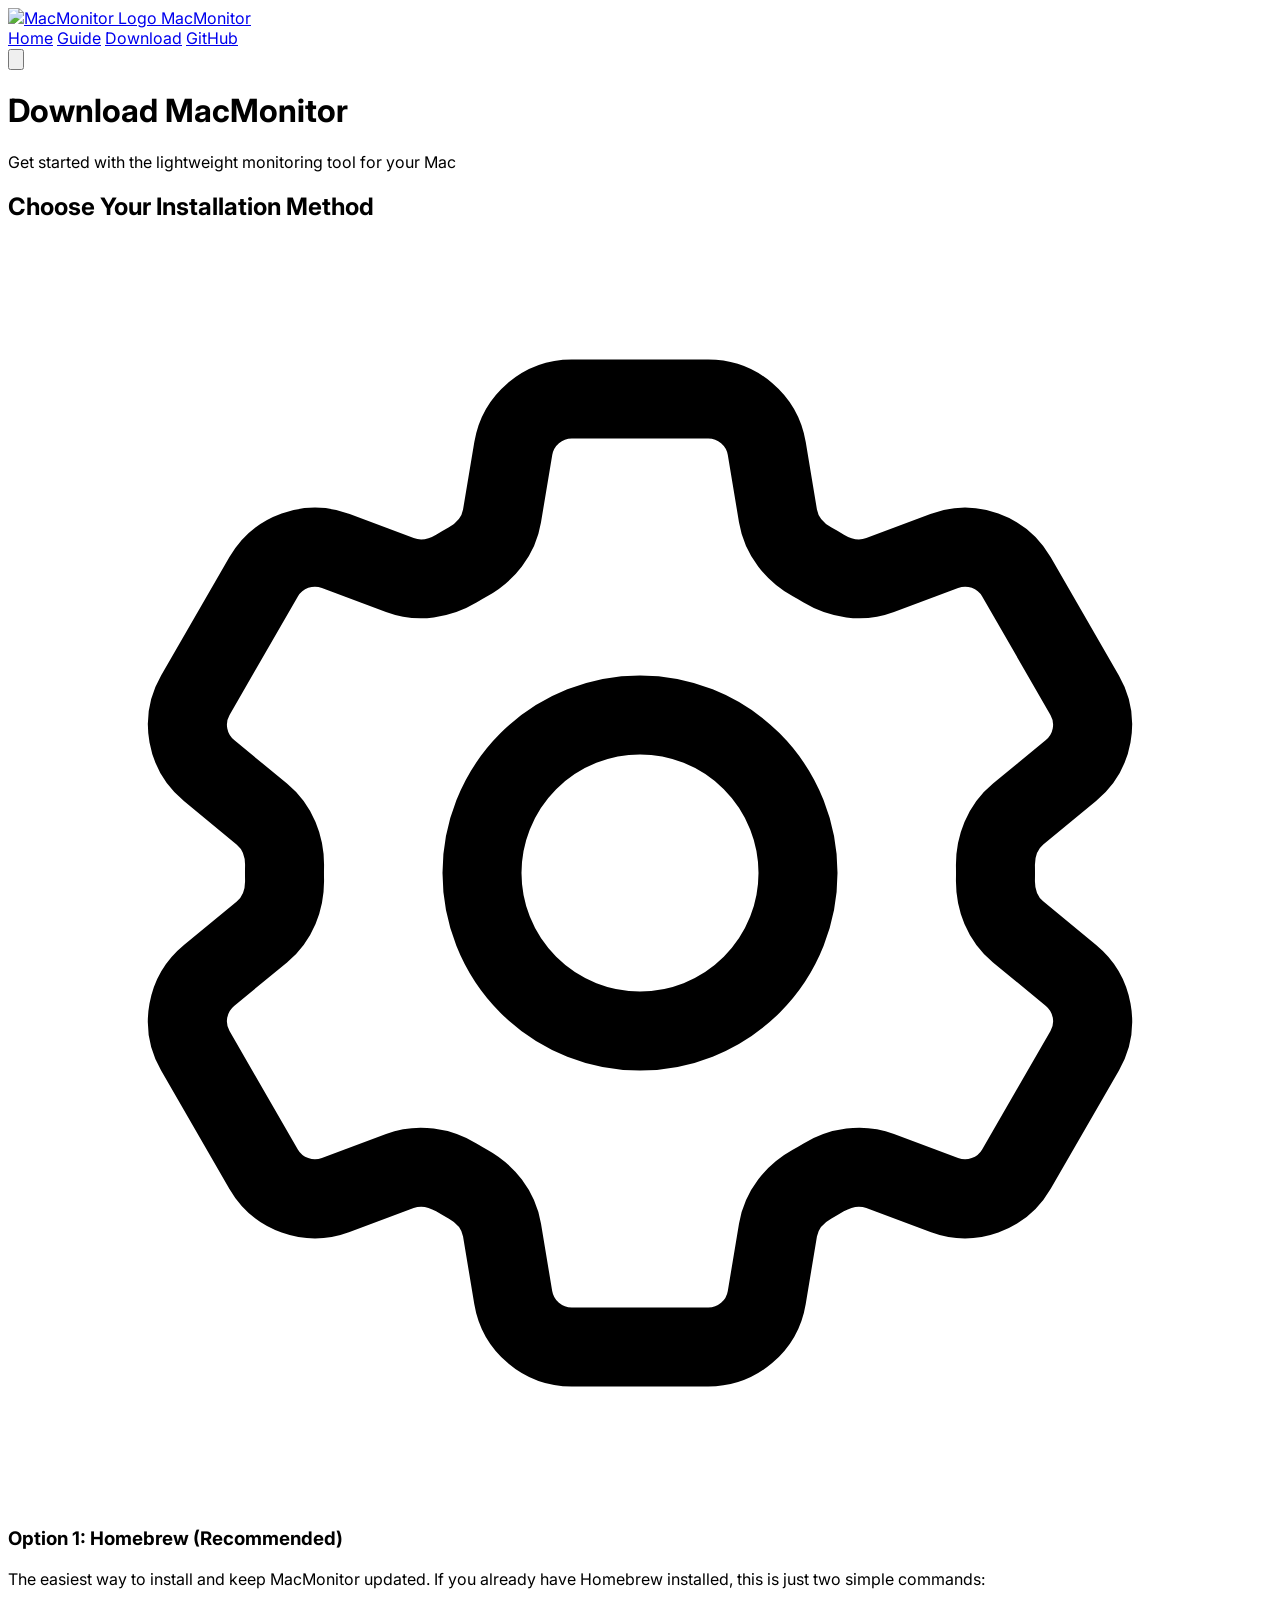
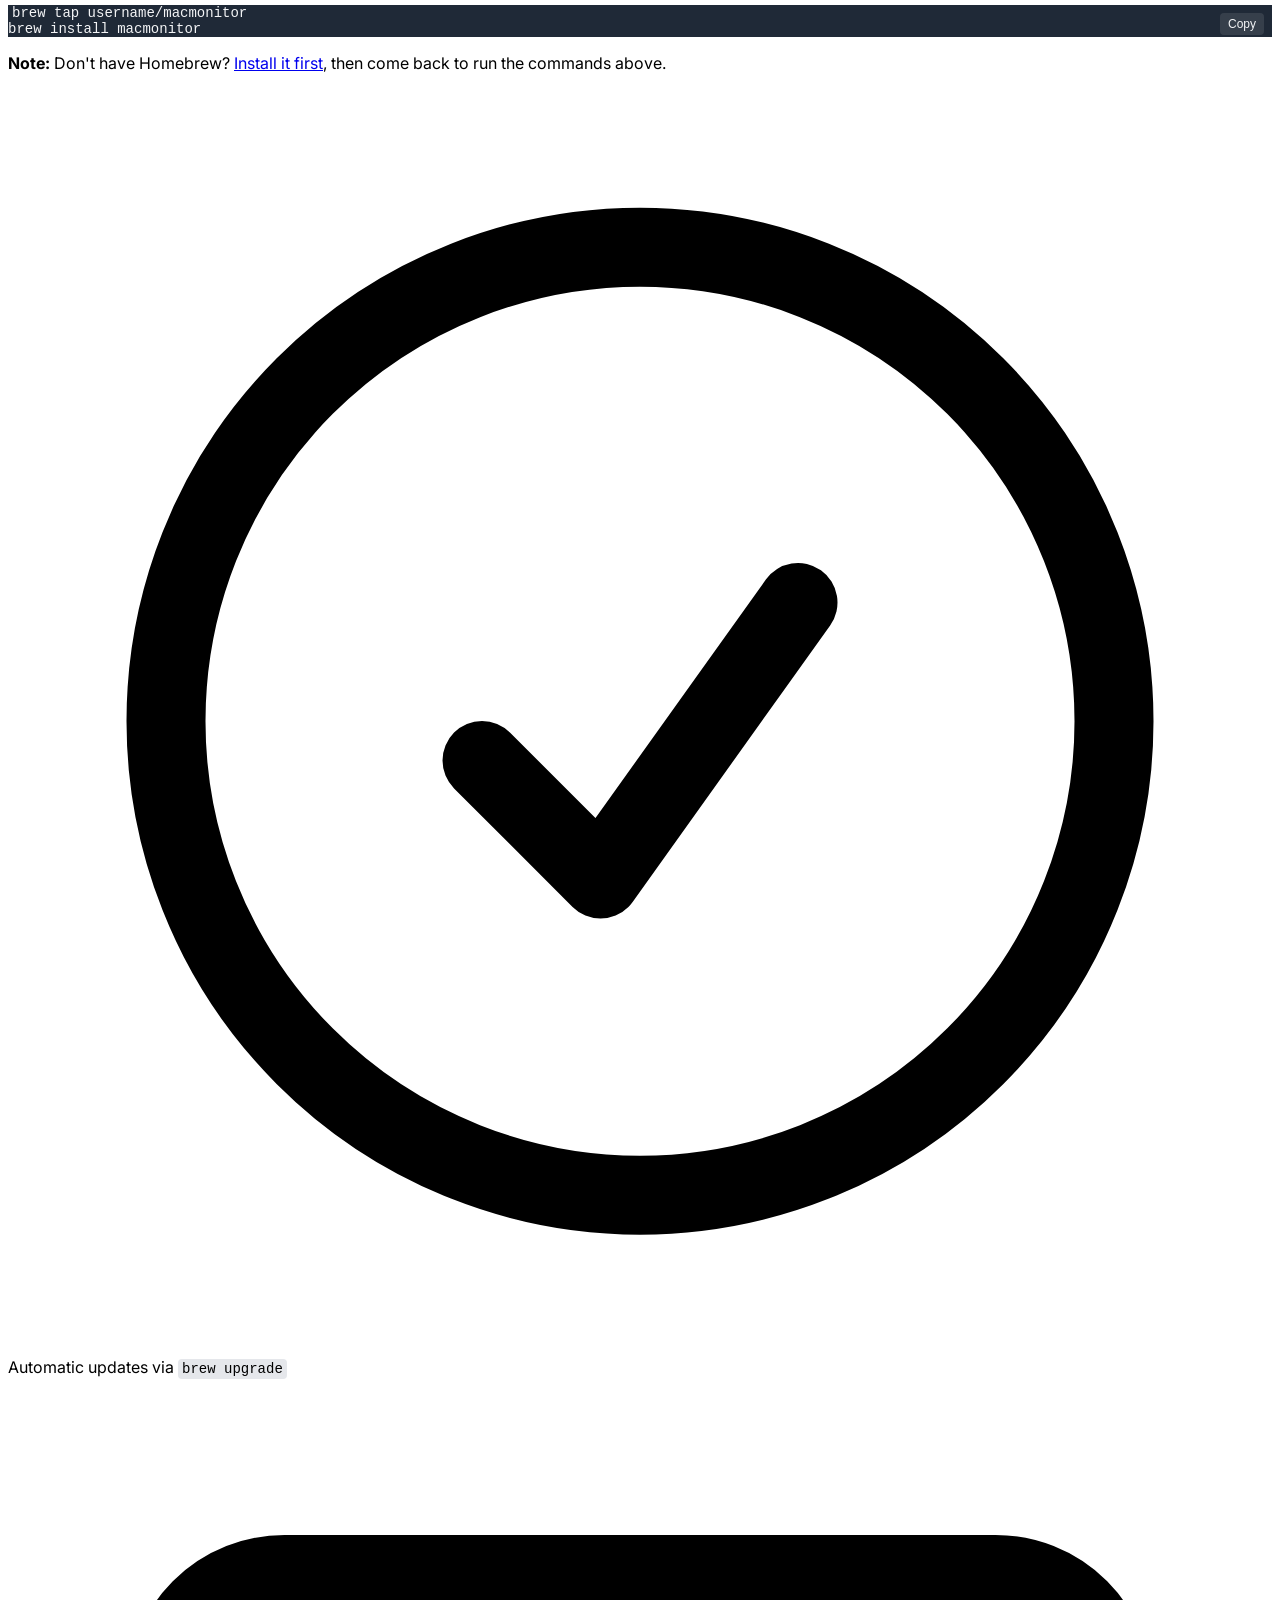
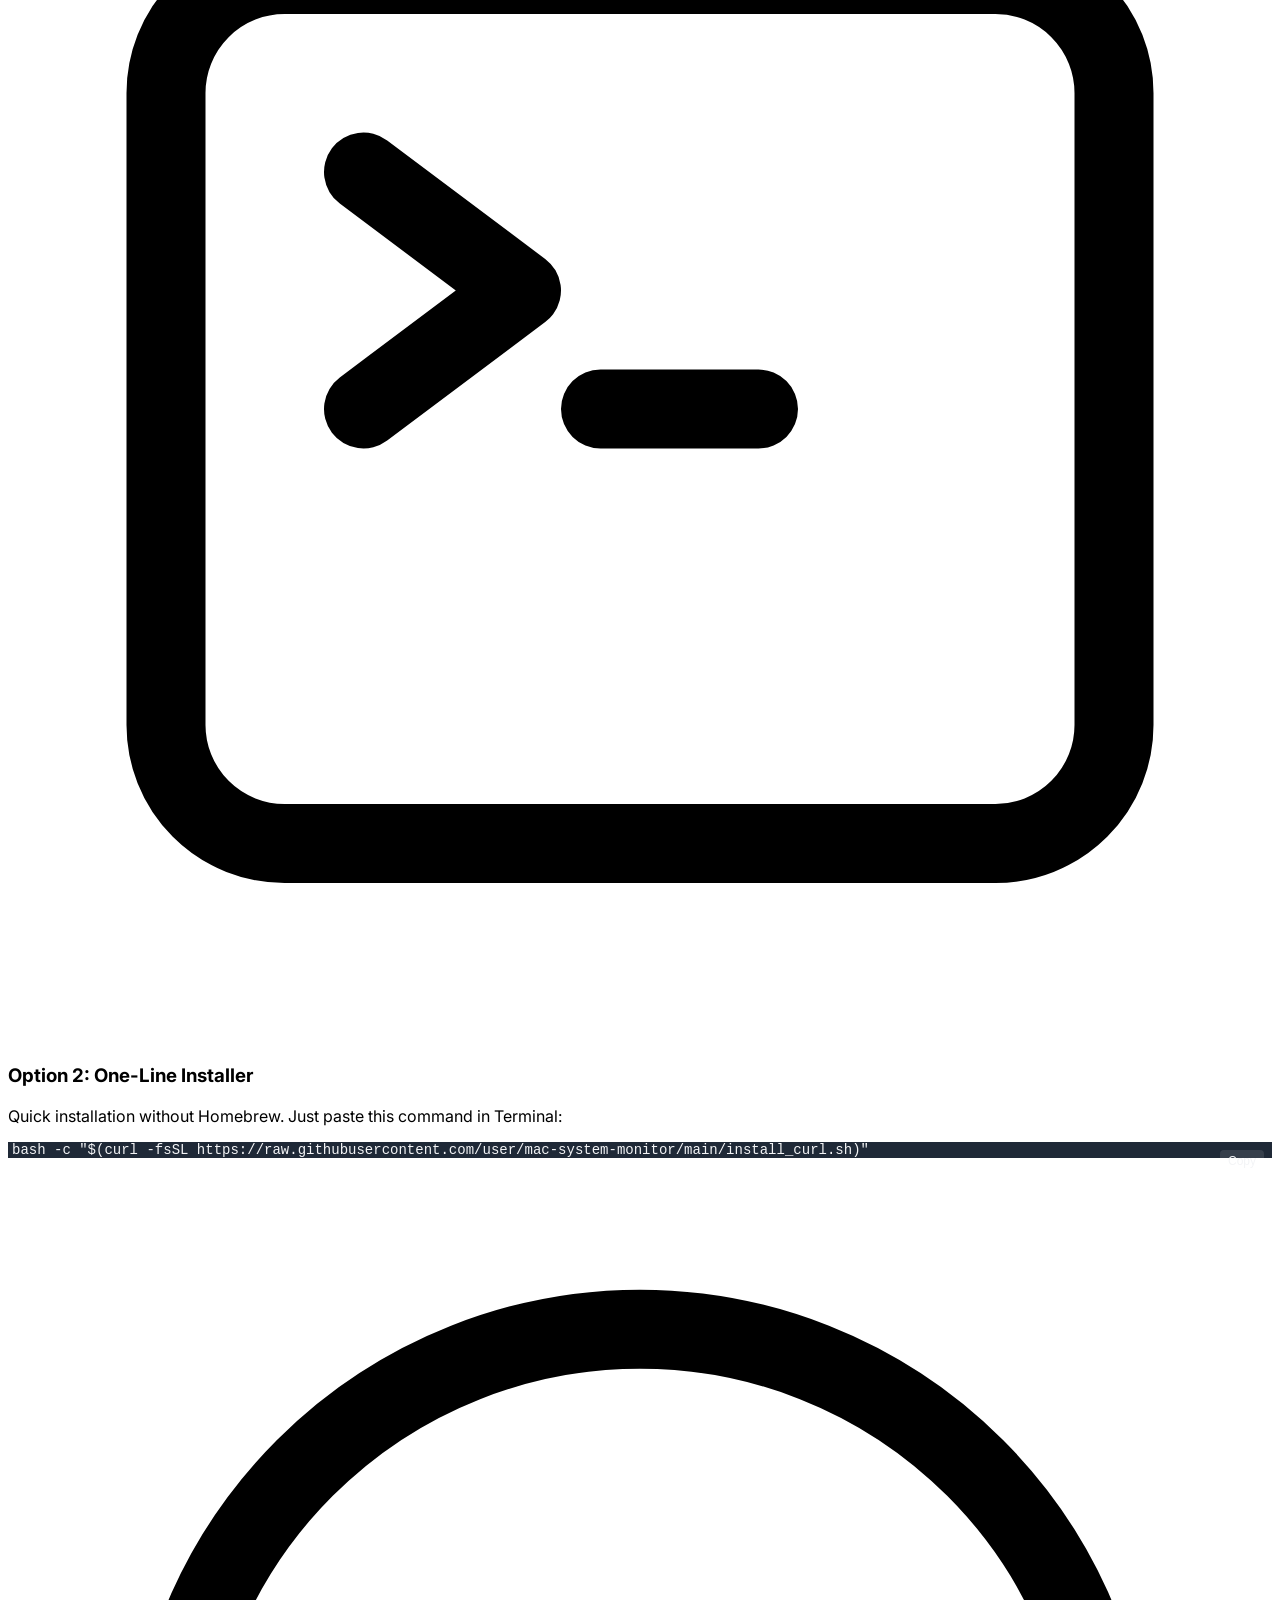
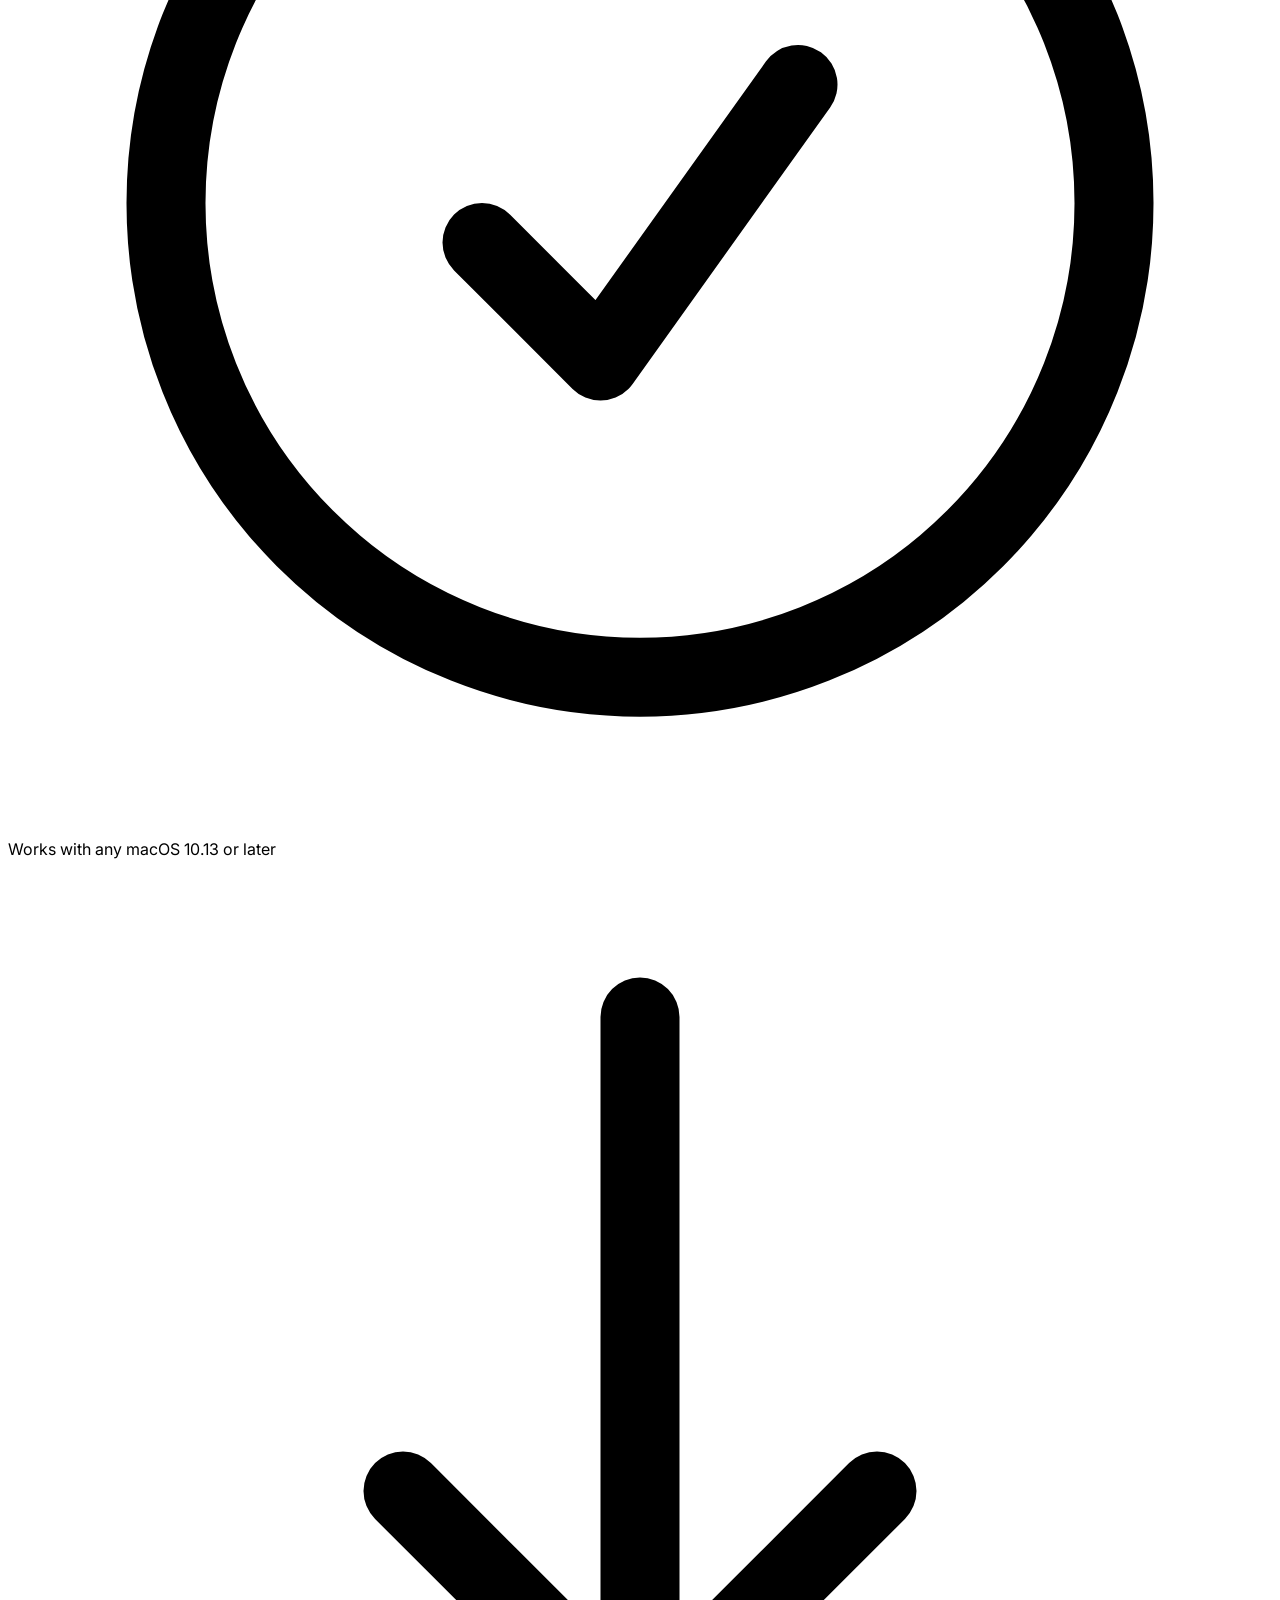
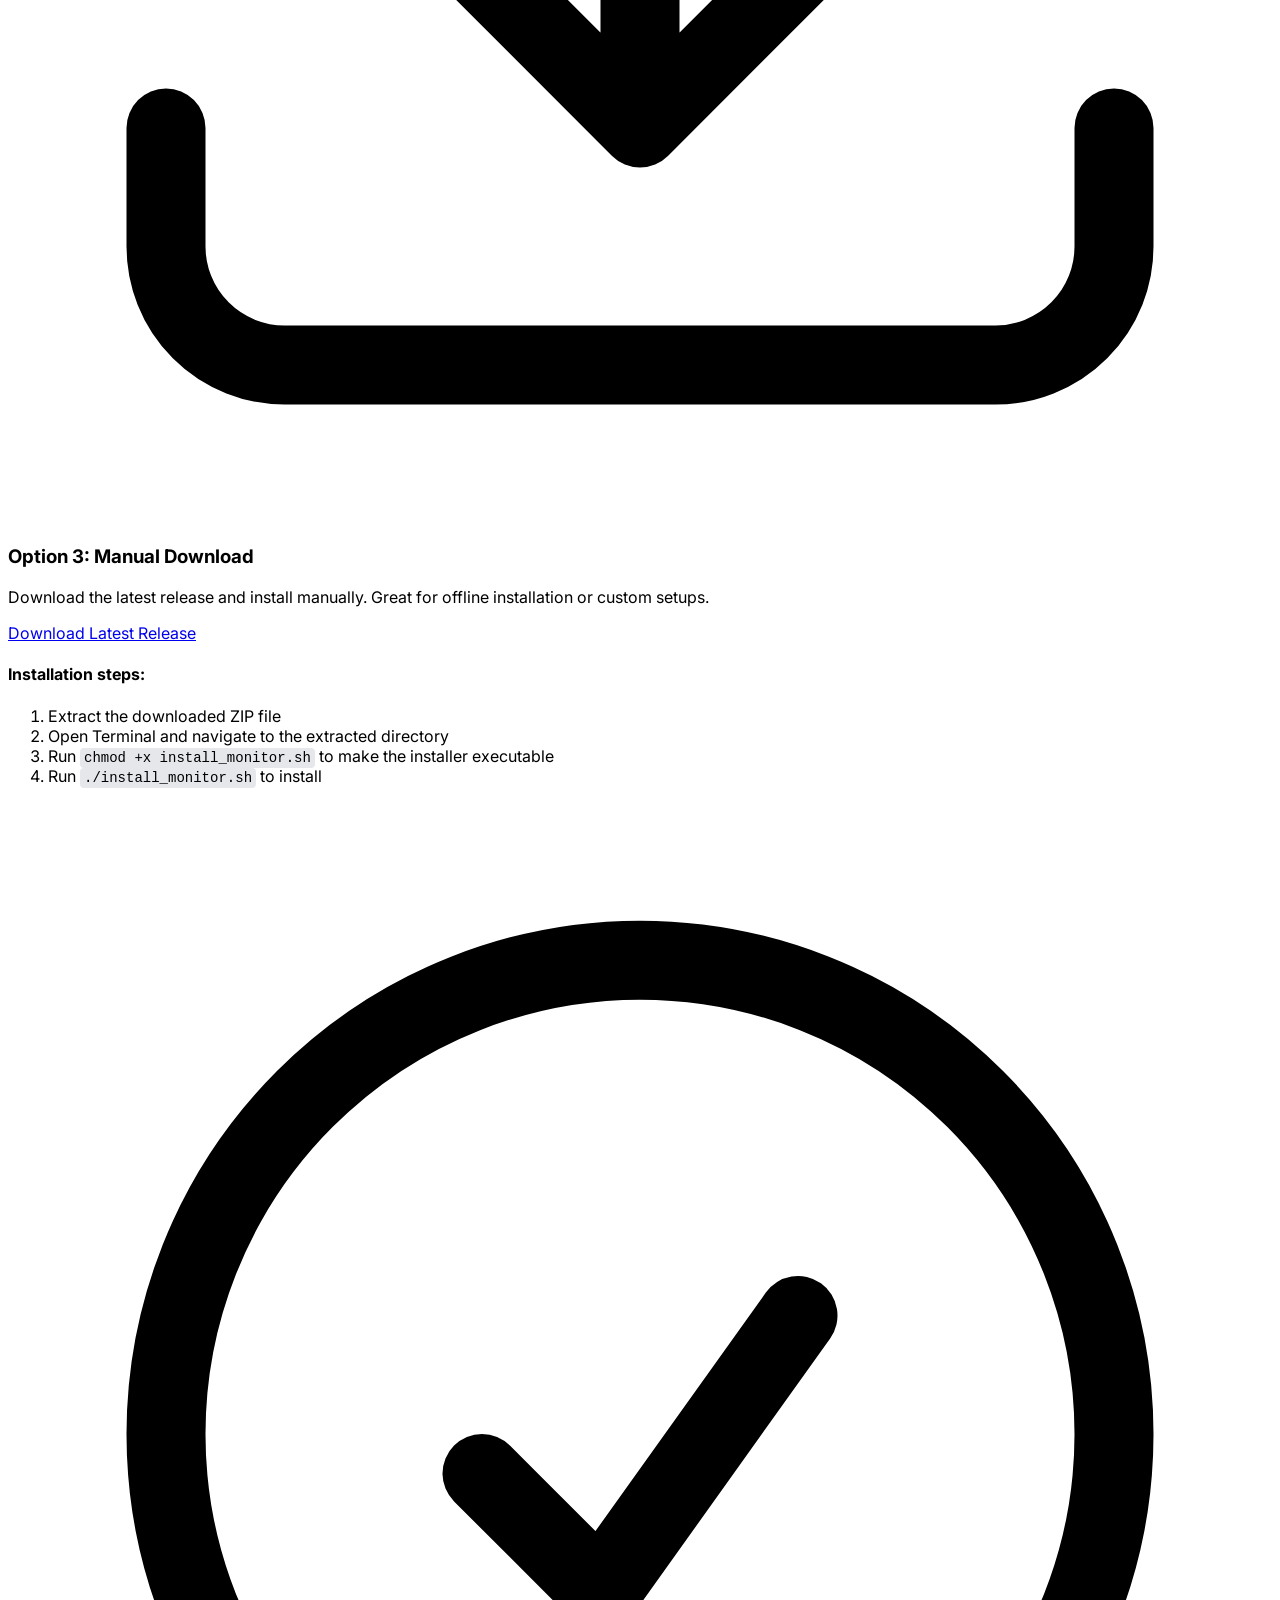
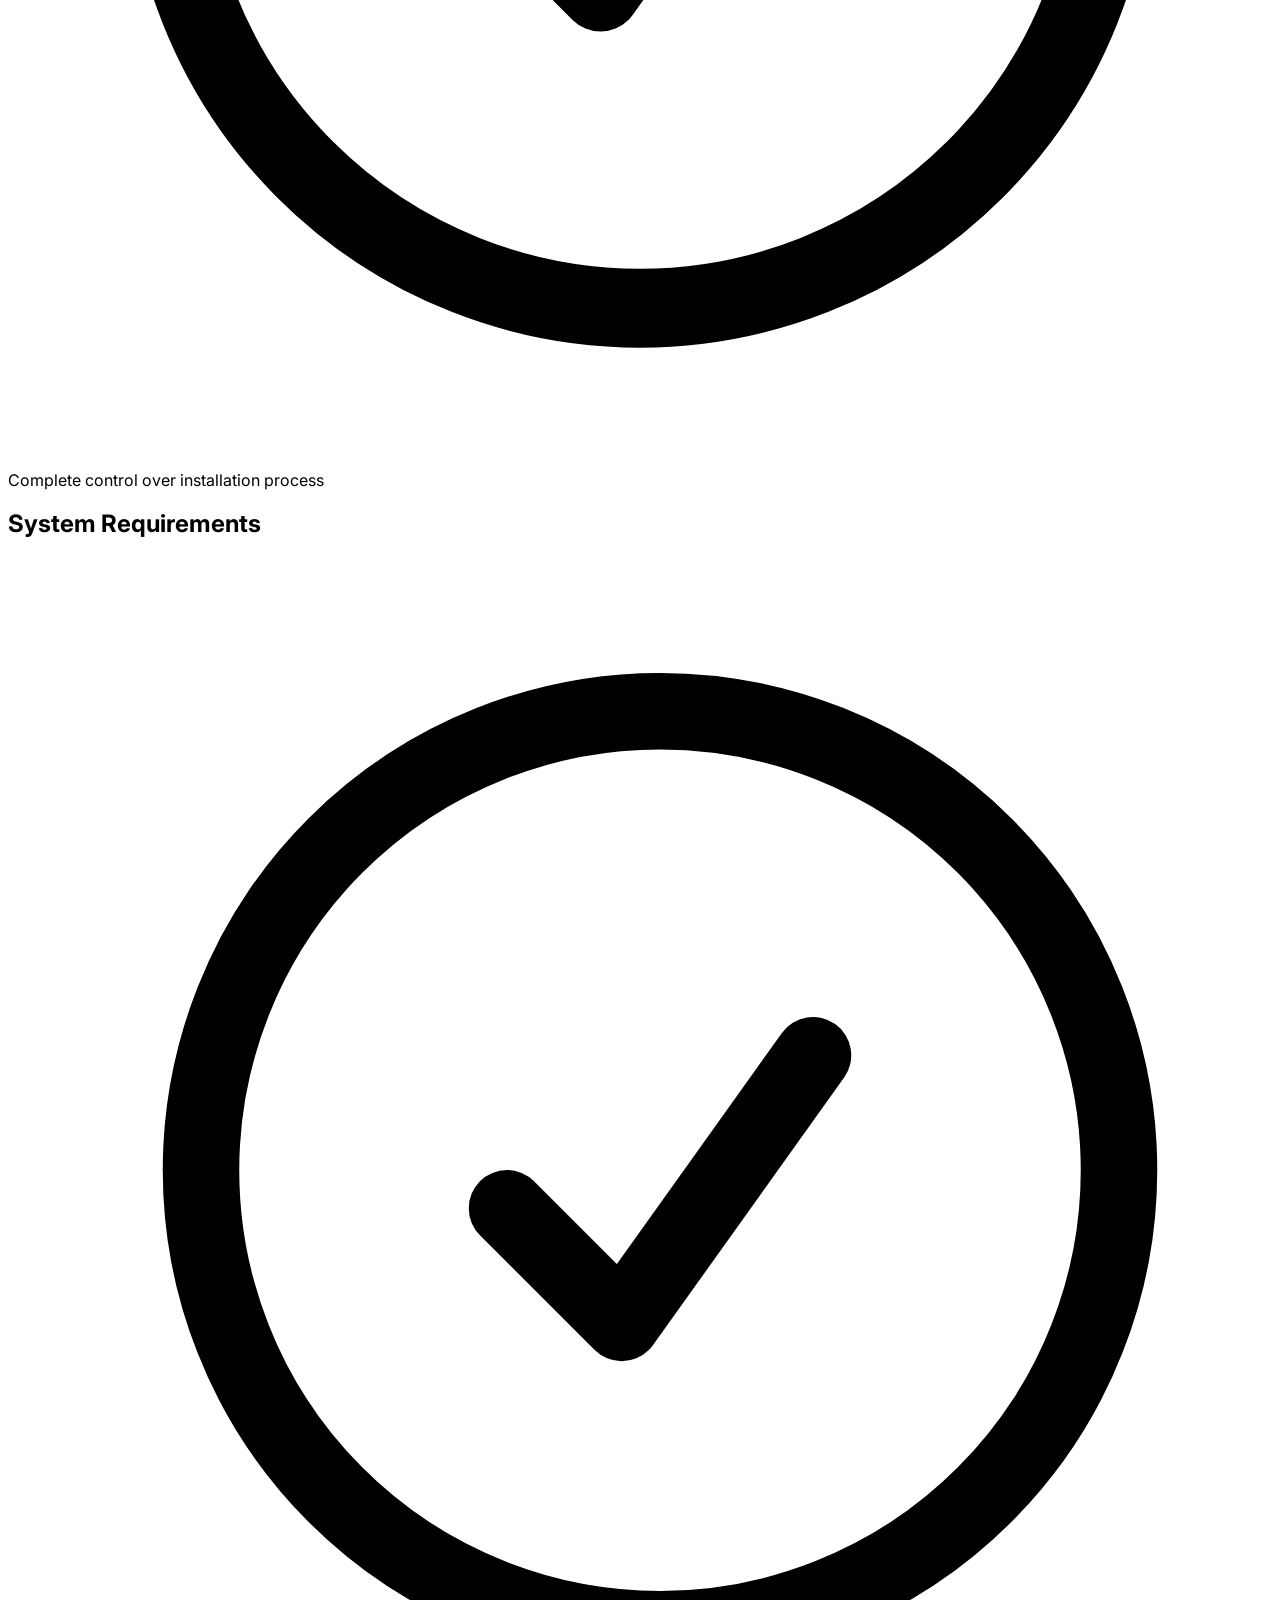
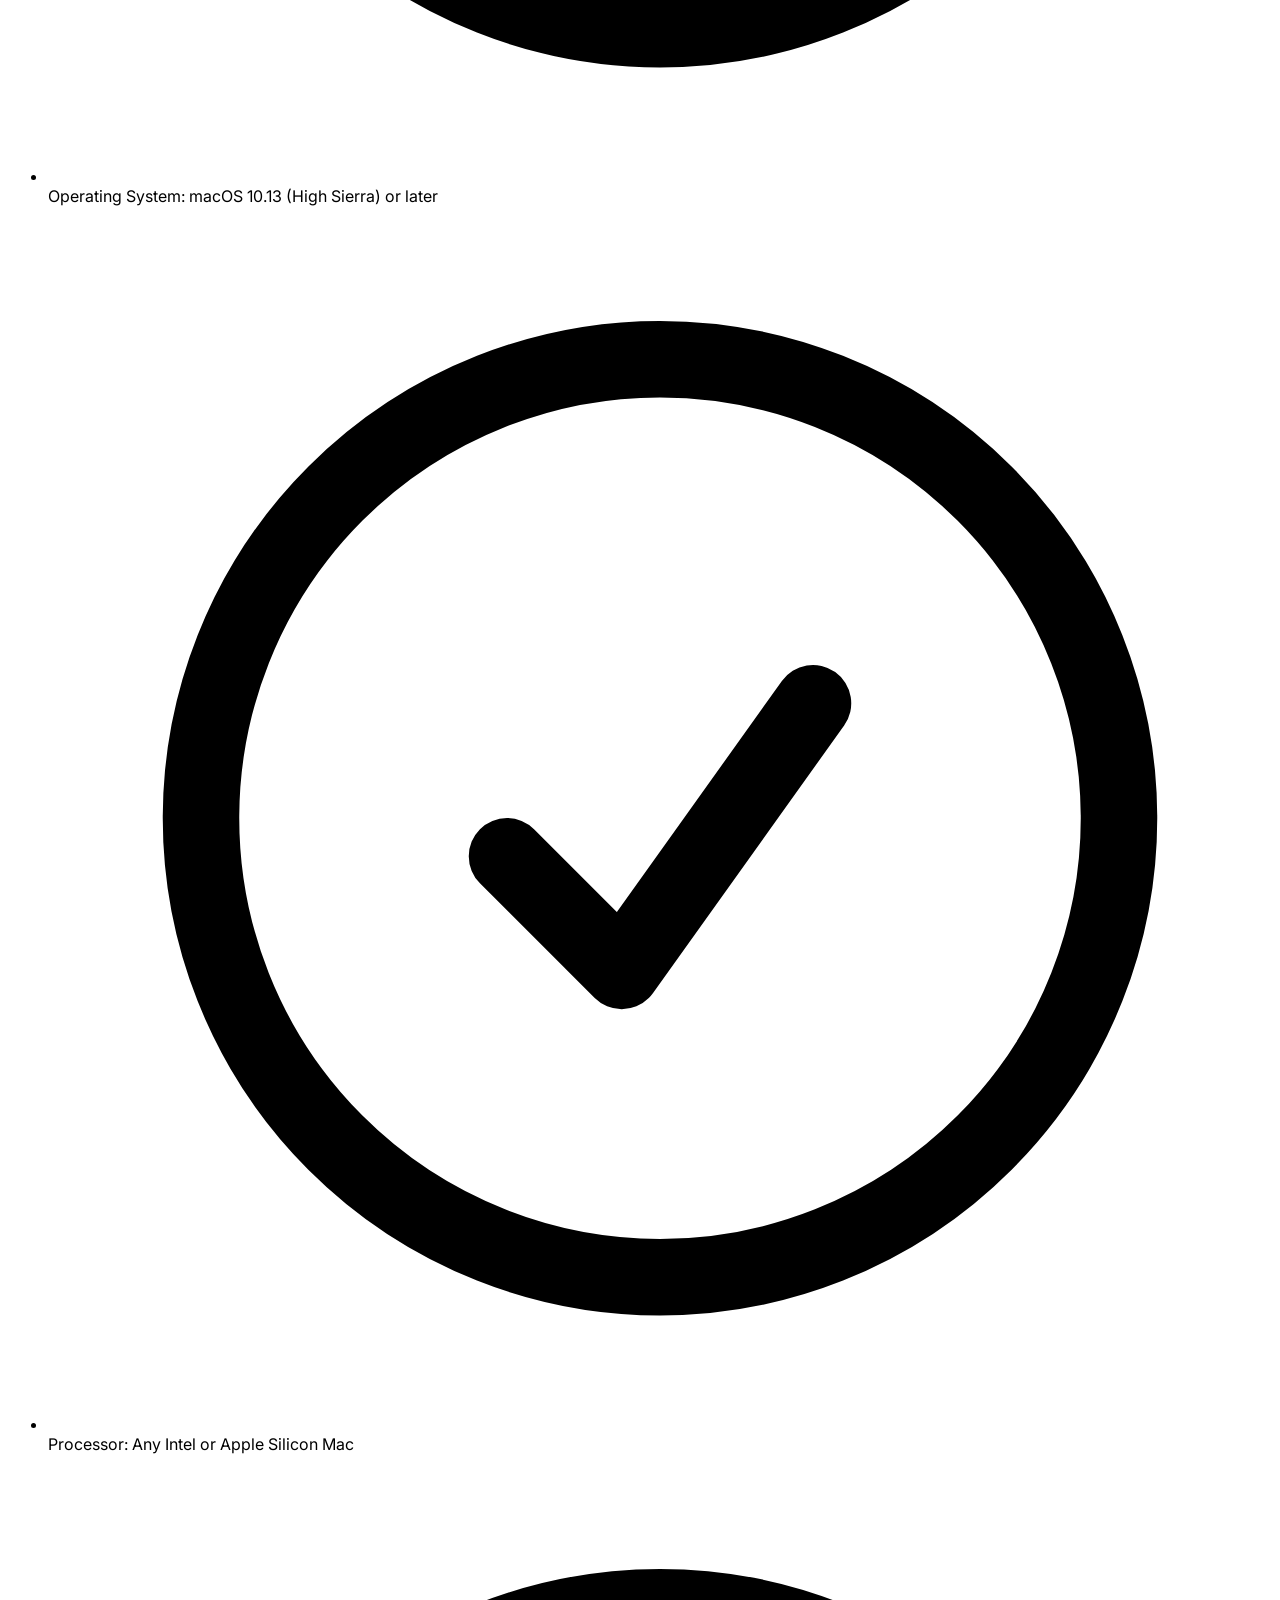
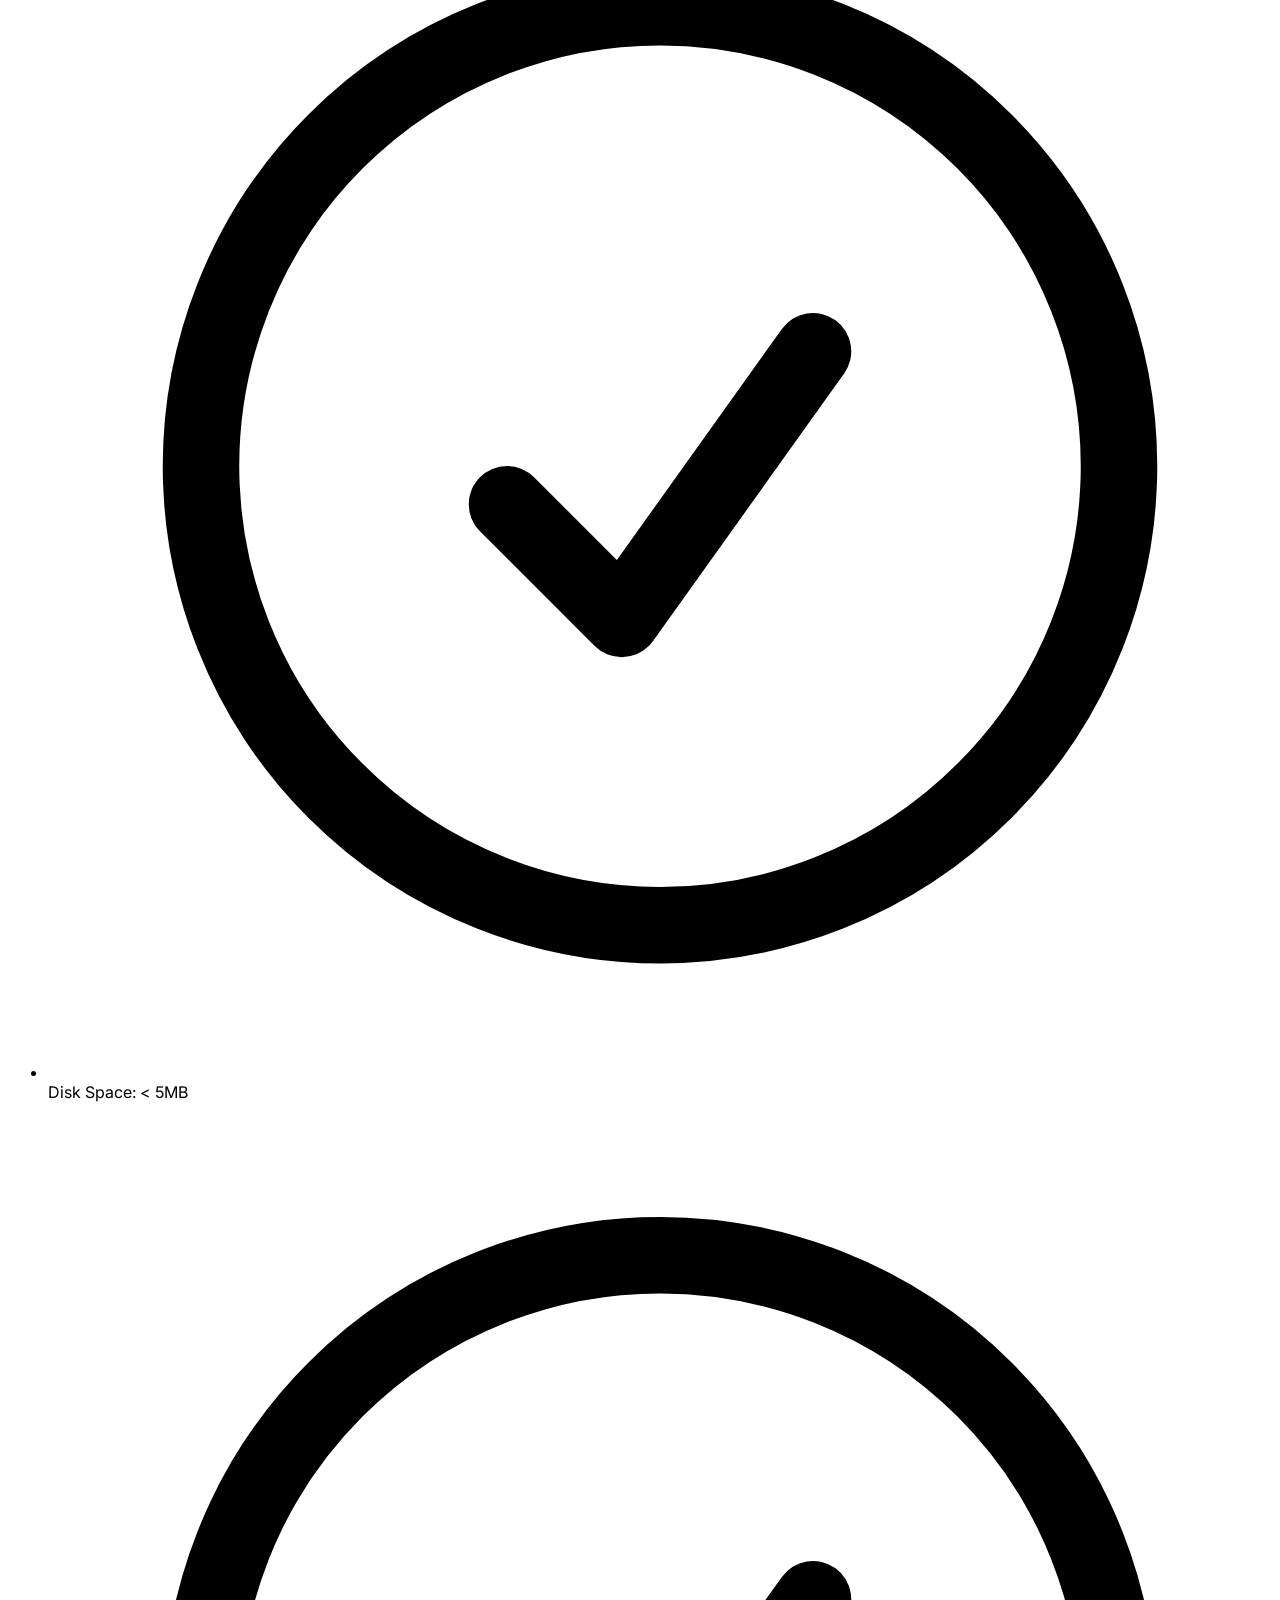
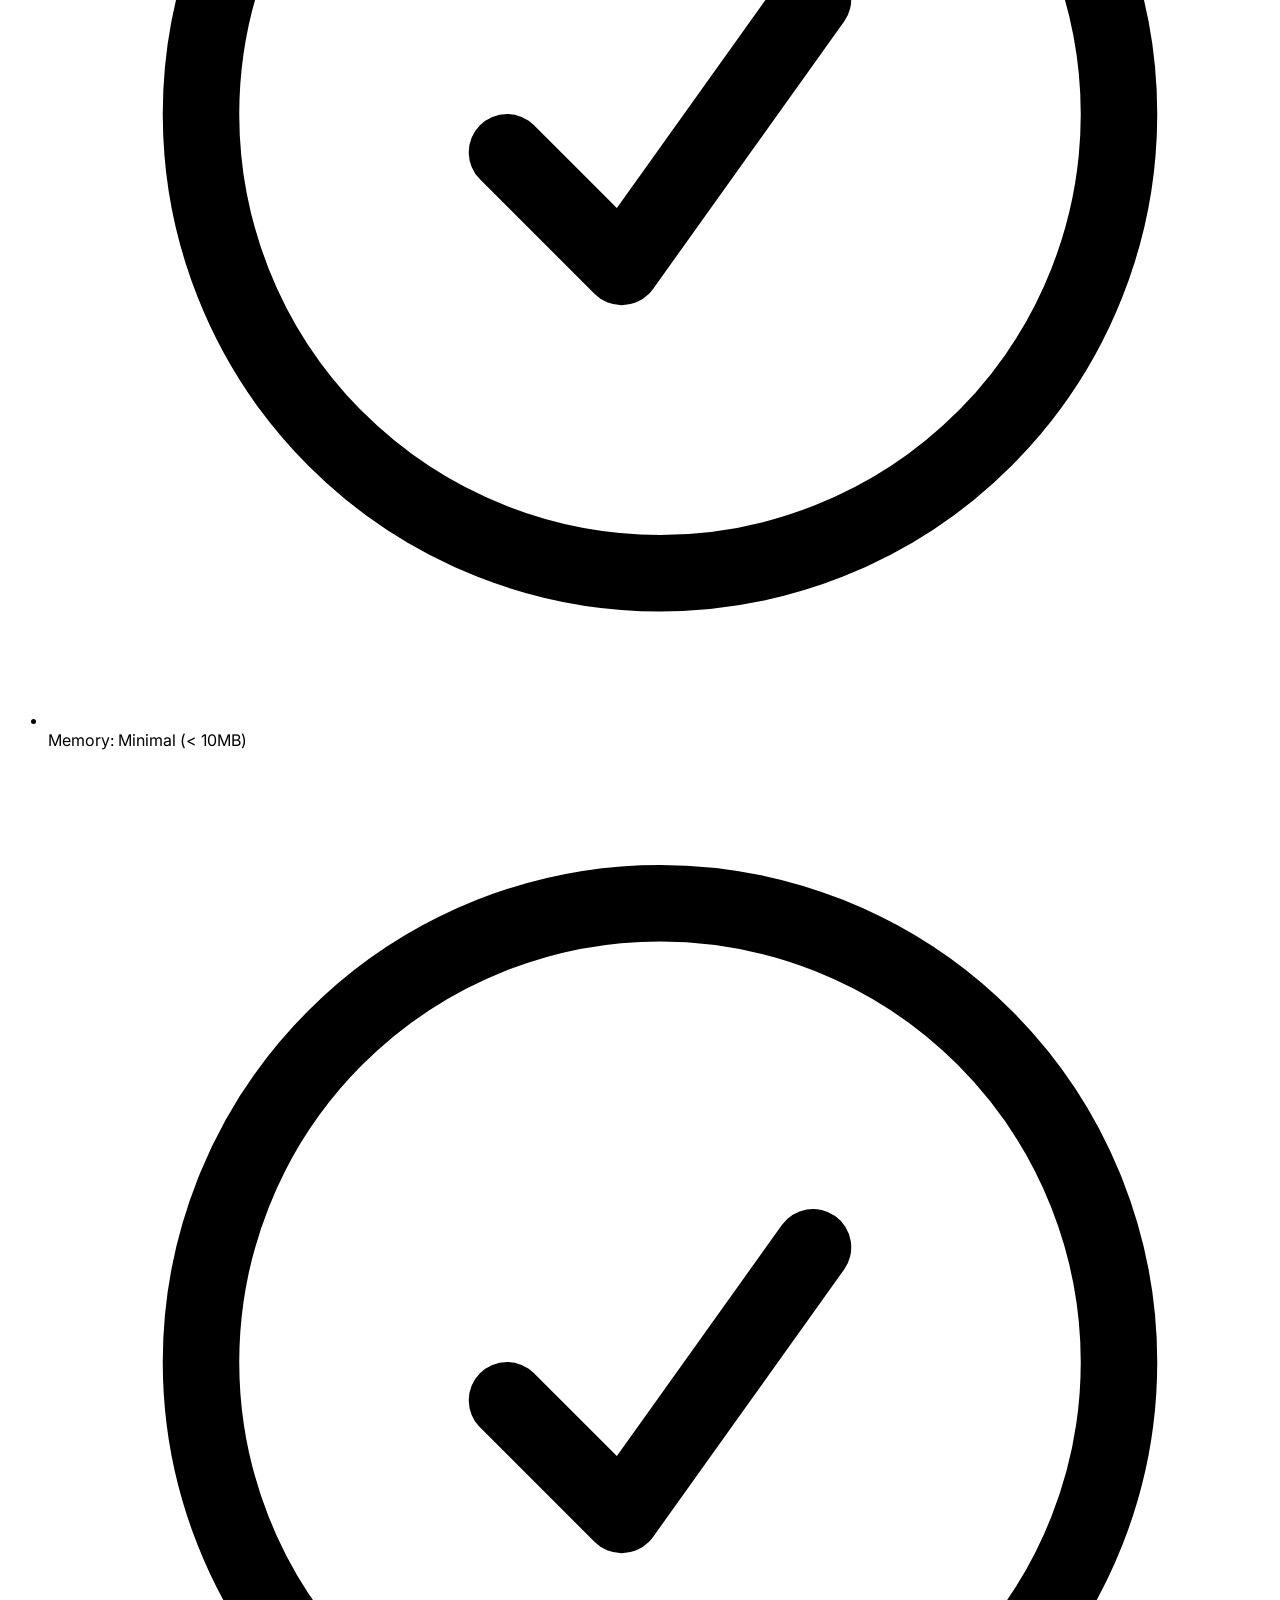
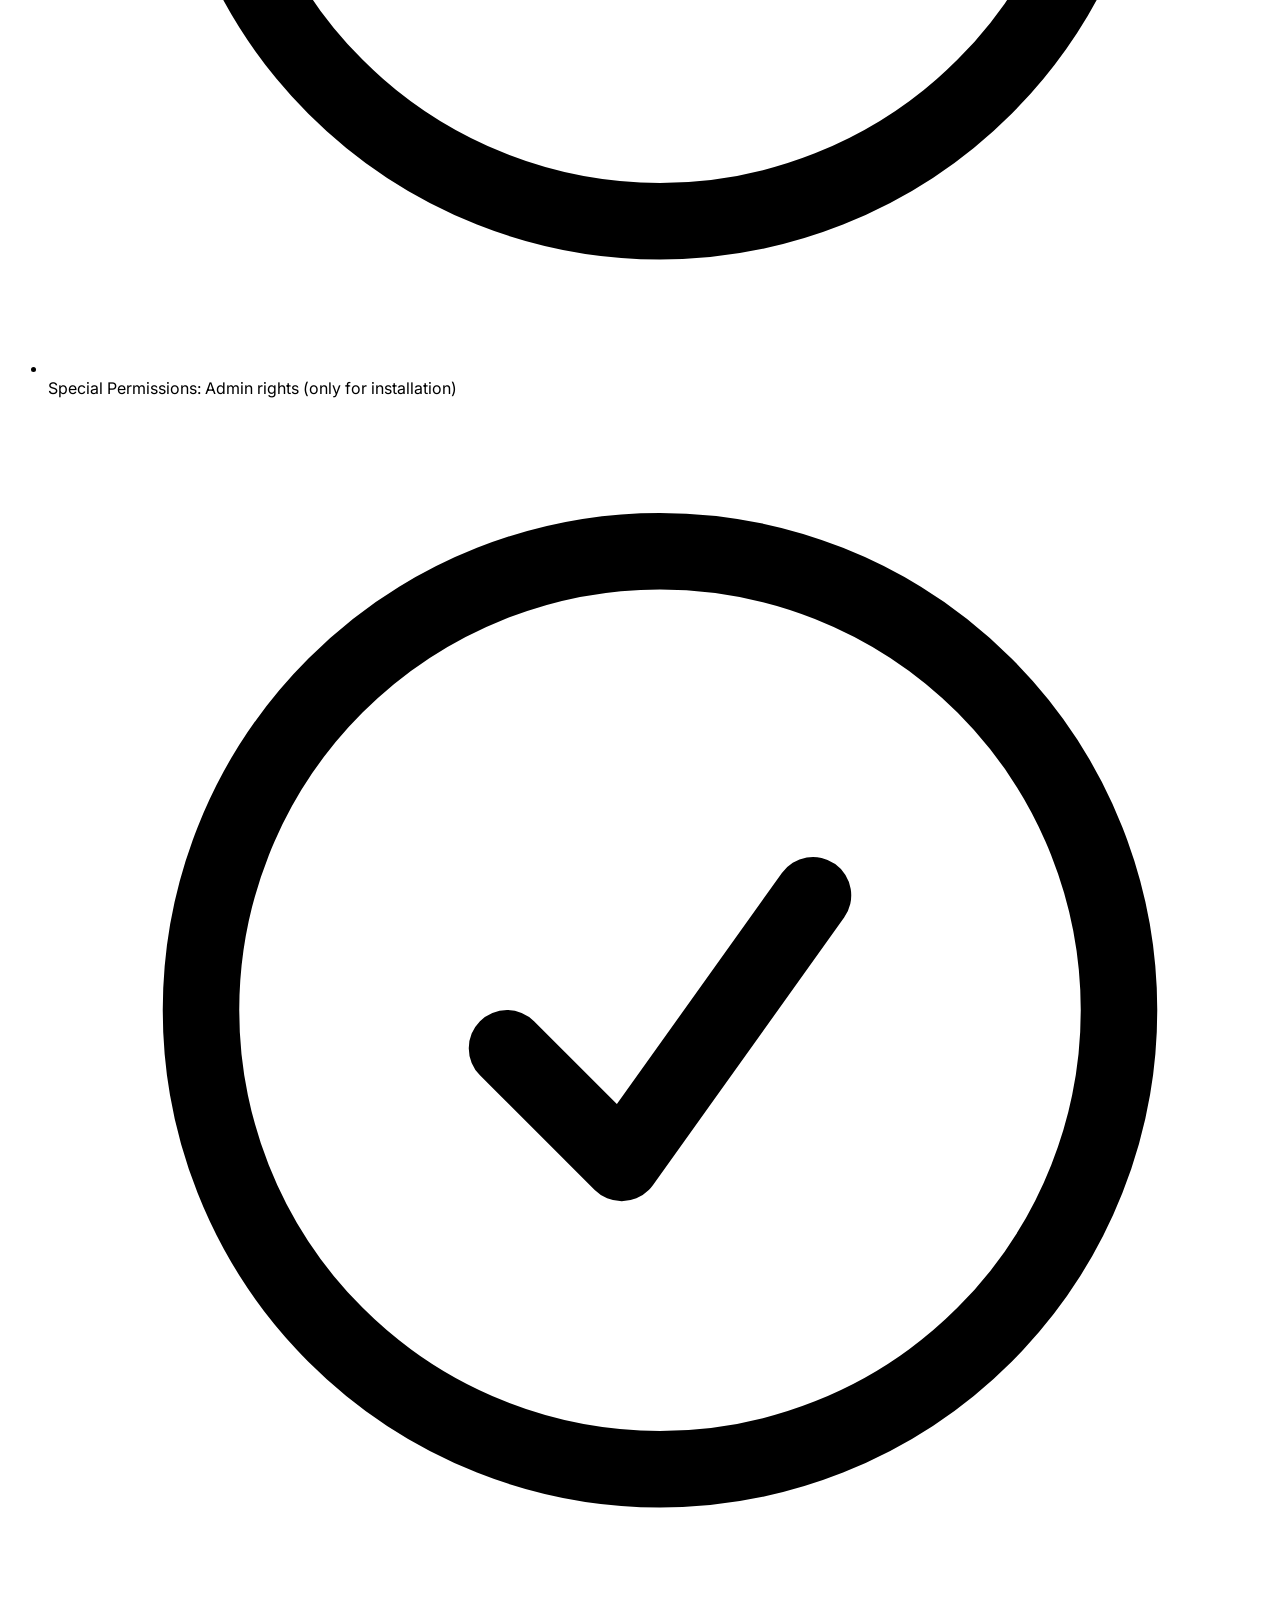
==== website/download.html @ 429462b3 "v0" ====
<!DOCTYPE html>
<html lang="en">
<head>
    <meta charset="UTF-8">
    <meta name="viewport" content="width=device-width, initial-scale=1.0">
    <title>Download MacMonitor - System Monitoring Tool for macOS</title>
    <meta name="description" content="Download MacMonitor, a lightweight system monitoring tool for your Mac. Available through Homebrew or direct download with installation options for all users.">
    <meta name="keywords" content="mac, macOS, monitoring, system monitor, download, install, CPU temperature, GPU temperature, memory, performance, alerts">
    
    <!-- Open Graph / Social Media Meta Tags -->
    <meta property="og:title" content="Download MacMonitor - System Monitoring Tool for macOS">
    <meta property="og:description" content="Download MacMonitor, a lightweight system monitoring tool for your Mac. Easy installation via Homebrew or direct download.">
    <meta property="og:image" content="https://macmonitor.example.com/img/social-preview.jpg">
    <meta property="og:url" content="https://macmonitor.example.com/download.html">
    <meta property="og:type" content="website">
    
    <!-- Twitter Card Meta Tags -->
    <meta name="twitter:card" content="summary_large_image">
    <meta name="twitter:title" content="Download MacMonitor - System Monitoring Tool for macOS">
    <meta name="twitter:description" content="Download MacMonitor, a lightweight system monitoring tool for your Mac. Easy installation via Homebrew or direct download.">
    <meta name="twitter:image" content="https://macmonitor.example.com/img/social-preview.jpg">
    
    <!-- Favicon -->
    <link rel="icon" type="image/png" href="img/favicon.png">
    
    <!-- Tailwind CSS -->
    <script src="https://cdn.tailwindcss.com"></script>
    
    <!-- Custom Styles -->
    <link rel="stylesheet" href="css/custom.css">
    
    <!-- Fonts -->
    <link rel="preconnect" href="https://fonts.googleapis.com">
    <link rel="preconnect" href="https://fonts.gstatic.com" crossorigin>
    <link href="https://fonts.googleapis.com/css2?family=Inter:wght@300;400;500;600;700&display=swap" rel="stylesheet">
    
    <style>
        body {
            font-family: 'Inter', sans-serif;
        }
    </style>
</head>
<body class="bg-gray-50 text-gray-900">
    <!-- Navigation -->
    <nav class="bg-white shadow-sm">
        <div class="container mx-auto px-4 py-3 flex justify-between items-center">
            <a href="index.html" class="flex items-center space-x-2">
                <img src="img/logo.svg" alt="MacMonitor Logo" class="h-8 w-auto">
                <span class="font-semibold text-xl text-gray-900">MacMonitor</span>
            </a>
            <div class="space-x-6 hidden md:flex">
                <a href="index.html" class="text-gray-600 hover:text-indigo-600 transition">Home</a>
                <a href="guide.html" class="text-gray-600 hover:text-indigo-600 transition">Guide</a>
                <a href="download.html" class="text-indigo-600 font-medium">Download</a>
                <a href="https://github.com/user/mac-system-monitor" class="text-gray-600 hover:text-indigo-600 transition">GitHub</a>
            </div>
            <button class="md:hidden">
                <svg xmlns="http://www.w3.org/2000/svg" fill="none" viewBox="0 0 24 24" stroke-width="1.5" stroke="currentColor" class="w-6 h-6">
                    <path stroke-linecap="round" stroke-linejoin="round" d="M3.75 6.75h16.5M3.75 12h16.5m-16.5 5.25h16.5" />
                </svg>
            </button>
        </div>
    </nav>

    <!-- Hero Section -->
    <div class="bg-gradient-to-r from-indigo-600 to-blue-500 text-white py-12">
        <div class="container mx-auto px-4 text-center">
            <h1 class="text-4xl font-bold mb-4">Download MacMonitor</h1>
            <p class="text-xl max-w-3xl mx-auto opacity-90">Get started with the lightweight monitoring tool for your Mac</p>
        </div>
    </div>

    <!-- Download Options -->
    <div class="container mx-auto px-4 py-12">
        <div class="max-w-4xl mx-auto">
            <h2 class="text-3xl font-bold text-center mb-12">Choose Your Installation Method</h2>
            
            <!-- Option 1: Homebrew -->
            <div class="bg-white p-8 rounded-lg shadow-sm mb-8">
                <div class="flex items-start">
                    <div class="bg-indigo-100 rounded-full p-3 mr-4">
                        <svg xmlns="http://www.w3.org/2000/svg" fill="none" viewBox="0 0 24 24" stroke-width="1.5" stroke="currentColor" class="w-8 h-8 text-indigo-600">
                            <path stroke-linecap="round" stroke-linejoin="round" d="M9.594 3.94c.09-.542.56-.94 1.11-.94h2.593c.55 0 1.02.398 1.11.94l.213 1.281c.063.374.313.686.645.87.074.04.147.083.22.127.324.196.72.257 1.075.124l1.217-.456a1.125 1.125 0 011.37.49l1.296 2.247a1.125 1.125 0 01-.26 1.431l-1.003.827c-.293.24-.438.613-.431.992a6.759 6.759 0 010 .255c-.007.378.138.75.43.99l1.005.828c.424.35.534.954.26 1.43l-1.298 2.247a1.125 1.125 0 01-1.369.491l-1.217-.456c-.355-.133-.75-.072-1.076.124a6.57 6.57 0 01-.22.128c-.331.183-.581.495-.644.869l-.213 1.28c-.09.543-.56.941-1.11.941h-2.594c-.55 0-1.02-.398-1.11-.94l-.213-1.281c-.062-.374-.312-.686-.644-.87a6.52 6.52 0 01-.22-.127c-.325-.196-.72-.257-1.076-.124l-1.217.456a1.125 1.125 0 01-1.369-.49l-1.297-2.247a1.125 1.125 0 01.26-1.431l1.004-.827c.292-.24.437-.613.43-.992a6.932 6.932 0 010-.255c.007-.378-.138-.75-.43-.99l-1.004-.828a1.125 1.125 0 01-.26-1.43l1.297-2.247a1.125 1.125 0 011.37-.491l1.216.456c.356.133.751.072 1.076-.124.072-.044.146-.087.22-.128.332-.183.582-.495.644-.869l.214-1.281z" />
                            <path stroke-linecap="round" stroke-linejoin="round" d="M15 12a3 3 0 11-6 0 3 3 0 016 0z" />
                        </svg>
                    </div>
                    <div>
                        <h3 class="text-2xl font-semibold mb-4">Option 1: Homebrew (Recommended)</h3>
                        <p class="text-gray-600 mb-6">The easiest way to install and keep MacMonitor updated. If you already have Homebrew installed, this is just two simple commands:</p>
                        
                        <div class="bg-gray-900 rounded-lg p-4 mb-6 overflow-x-auto">
                            <pre style="background-color: #1F2937;" class="text-gray-200 font-mono"><code style="background-color: transparent; color: #F3F4F6;">brew tap username/macmonitor
brew install macmonitor</code></pre>
                        </div>
                        
                        <div class="bg-blue-50 border-l-4 border-blue-500 p-4 mb-6">
                            <p><strong>Note:</strong> Don't have Homebrew? <a href="https://brew.sh/" class="text-indigo-600 hover:text-indigo-800 underline" target="_blank" rel="noopener noreferrer">Install it first</a>, then come back to run the commands above.</p>
                        </div>
                        
                        <div class="flex items-center">
                            <svg xmlns="http://www.w3.org/2000/svg" fill="none" viewBox="0 0 24 24" stroke-width="1.5" stroke="currentColor" class="w-5 h-5 text-green-500 mr-2">
                                <path stroke-linecap="round" stroke-linejoin="round" d="M9 12.75L11.25 15 15 9.75M21 12a9 9 0 11-18 0 9 9 0 0118 0z" />
                            </svg>
                            <span class="text-gray-700">Automatic updates via <code>brew upgrade</code></span>
                        </div>
                    </div>
                </div>
            </div>
            
            <!-- Option 2: One-Line Install -->
            <div class="bg-white p-8 rounded-lg shadow-sm mb-8">
                <div class="flex items-start">
                    <div class="bg-indigo-100 rounded-full p-3 mr-4">
                        <svg xmlns="http://www.w3.org/2000/svg" fill="none" viewBox="0 0 24 24" stroke-width="1.5" stroke="currentColor" class="w-8 h-8 text-indigo-600">
                            <path stroke-linecap="round" stroke-linejoin="round" d="M6.75 7.5l3 2.25-3 2.25m4.5 0h3m-9 8.25h13.5A2.25 2.25 0 0021 18V6a2.25 2.25 0 00-2.25-2.25H5.25A2.25 2.25 0 003 6v12a2.25 2.25 0 002.25 2.25z" />
                        </svg>
                    </div>
                    <div>
                        <h3 class="text-2xl font-semibold mb-4">Option 2: One-Line Installer</h3>
                        <p class="text-gray-600 mb-6">Quick installation without Homebrew. Just paste this command in Terminal:</p>
                        
                        <div class="bg-gray-900 rounded-lg p-4 mb-6 overflow-x-auto">
                            <pre style="background-color: #1F2937;" class="text-gray-200 font-mono"><code style="background-color: transparent; color: #F3F4F6;">bash -c "$(curl -fsSL https://raw.githubusercontent.com/user/mac-system-monitor/main/install_curl.sh)"</code></pre>
                        </div>
                        
                        <div class="flex items-center">
                            <svg xmlns="http://www.w3.org/2000/svg" fill="none" viewBox="0 0 24 24" stroke-width="1.5" stroke="currentColor" class="w-5 h-5 text-green-500 mr-2">
                                <path stroke-linecap="round" stroke-linejoin="round" d="M9 12.75L11.25 15 15 9.75M21 12a9 9 0 11-18 0 9 9 0 0118 0z" />
                            </svg>
                            <span class="text-gray-700">Works with any macOS 10.13 or later</span>
                        </div>
                    </div>
                </div>
            </div>
            
            <!-- Option 3: Manual Download -->
            <div class="bg-white p-8 rounded-lg shadow-sm mb-8">
                <div class="flex items-start">
                    <div class="bg-indigo-100 rounded-full p-3 mr-4">
                        <svg xmlns="http://www.w3.org/2000/svg" fill="none" viewBox="0 0 24 24" stroke-width="1.5" stroke="currentColor" class="w-8 h-8 text-indigo-600">
                            <path stroke-linecap="round" stroke-linejoin="round" d="M3 16.5v2.25A2.25 2.25 0 005.25 21h13.5A2.25 2.25 0 0021 18.75V16.5M16.5 12L12 16.5m0 0L7.5 12m4.5 4.5V3" />
                        </svg>
                    </div>
                    <div>
                        <h3 class="text-2xl font-semibold mb-4">Option 3: Manual Download</h3>
                        <p class="text-gray-600 mb-6">Download the latest release and install manually. Great for offline installation or custom setups.</p>
                        
                        <a href="https://github.com/user/mac-system-monitor/releases/latest" class="inline-block bg-indigo-600 hover:bg-indigo-700 text-white py-3 px-6 rounded-lg font-medium transition mb-6">
                            Download Latest Release
                        </a>
                        
                        <h4 class="text-lg font-medium mb-2">Installation steps:</h4>
                        <ol class="list-decimal pl-6 space-y-2 mb-6 text-gray-700">
                            <li>Extract the downloaded ZIP file</li>
                            <li>Open Terminal and navigate to the extracted directory</li>
                            <li>Run <code>chmod +x install_monitor.sh</code> to make the installer executable</li>
                            <li>Run <code>./install_monitor.sh</code> to install</li>
                        </ol>
                        
                        <div class="flex items-center">
                            <svg xmlns="http://www.w3.org/2000/svg" fill="none" viewBox="0 0 24 24" stroke-width="1.5" stroke="currentColor" class="w-5 h-5 text-green-500 mr-2">
                                <path stroke-linecap="round" stroke-linejoin="round" d="M9 12.75L11.25 15 15 9.75M21 12a9 9 0 11-18 0 9 9 0 0118 0z" />
                            </svg>
                            <span class="text-gray-700">Complete control over installation process</span>
                        </div>
                    </div>
                </div>
            </div>
        </div>
    </div>
    
    <!-- System Requirements -->
    <div class="bg-gray-50 py-12">
        <div class="container mx-auto px-4">
            <div class="max-w-4xl mx-auto">
                <h2 class="text-3xl font-bold text-center mb-8">System Requirements</h2>
                
                <div class="bg-white p-8 rounded-lg shadow-sm">
                    <ul class="grid md:grid-cols-2 gap-4">
                        <li class="flex items-start">
                            <svg xmlns="http://www.w3.org/2000/svg" fill="none" viewBox="0 0 24 24" stroke-width="1.5" stroke="currentColor" class="w-5 h-5 text-indigo-600 mt-0.5 mr-3">
                                <path stroke-linecap="round" stroke-linejoin="round" d="M9 12.75L11.25 15 15 9.75M21 12a9 9 0 11-18 0 9 9 0 0118 0z" />
                            </svg>
                            <div>
                                <span class="font-medium">Operating System:</span> macOS 10.13 (High Sierra) or later
                            </div>
                        </li>
                        <li class="flex items-start">
                            <svg xmlns="http://www.w3.org/2000/svg" fill="none" viewBox="0 0 24 24" stroke-width="1.5" stroke="currentColor" class="w-5 h-5 text-indigo-600 mt-0.5 mr-3">
                                <path stroke-linecap="round" stroke-linejoin="round" d="M9 12.75L11.25 15 15 9.75M21 12a9 9 0 11-18 0 9 9 0 0118 0z" />
                            </svg>
                            <div>
                                <span class="font-medium">Processor:</span> Any Intel or Apple Silicon Mac
                            </div>
                        </li>
                        <li class="flex items-start">
                            <svg xmlns="http://www.w3.org/2000/svg" fill="none" viewBox="0 0 24 24" stroke-width="1.5" stroke="currentColor" class="w-5 h-5 text-indigo-600 mt-0.5 mr-3">
                                <path stroke-linecap="round" stroke-linejoin="round" d="M9 12.75L11.25 15 15 9.75M21 12a9 9 0 11-18 0 9 9 0 0118 0z" />
                            </svg>
                            <div>
                                <span class="font-medium">Disk Space:</span> < 5MB
                            </div>
                        </li>
                        <li class="flex items-start">
                            <svg xmlns="http://www.w3.org/2000/svg" fill="none" viewBox="0 0 24 24" stroke-width="1.5" stroke="currentColor" class="w-5 h-5 text-indigo-600 mt-0.5 mr-3">
                                <path stroke-linecap="round" stroke-linejoin="round" d="M9 12.75L11.25 15 15 9.75M21 12a9 9 0 11-18 0 9 9 0 0118 0z" />
                            </svg>
                            <div>
                                <span class="font-medium">Memory:</span> Minimal (< 10MB)
                            </div>
                        </li>
                        <li class="flex items-start">
                            <svg xmlns="http://www.w3.org/2000/svg" fill="none" viewBox="0 0 24 24" stroke-width="1.5" stroke="currentColor" class="w-5 h-5 text-indigo-600 mt-0.5 mr-3">
                                <path stroke-linecap="round" stroke-linejoin="round" d="M9 12.75L11.25 15 15 9.75M21 12a9 9 0 11-18 0 9 9 0 0118 0z" />
                            </svg>
                            <div>
                                <span class="font-medium">Special Permissions:</span> Admin rights (only for installation)
                            </div>
                        </li>
                        <li class="flex items-start">
                            <svg xmlns="http://www.w3.org/2000/svg" fill="none" viewBox="0 0 24 24" stroke-width="1.5" stroke="currentColor" class="w-5 h-5 text-indigo-600 mt-0.5 mr-3">
                                <path stroke-linecap="round" stroke-linejoin="round" d="M9 12.75L11.25 15 15 9.75M21 12a9 9 0 11-18 0 9 9 0 0118 0z" />
                            </svg>
                            <div>
                                <span class="font-medium">Dependencies:</span> Will be installed automatically
                            </div>
                        </li>
                    </ul>
                </div>
            </div>
        </div>
    </div>
    
    <!-- Legacy Versions -->
    <div class="container mx-auto px-4 py-12">
        <div class="max-w-4xl mx-auto">
            <h2 class="text-3xl font-bold text-center mb-8">Legacy Versions</h2>
            
            <div class="bg-white p-8 rounded-lg shadow-sm">
                <p class="mb-6">Running an older version of macOS? We've got you covered with legacy versions that support older systems.</p>
                
                <div class="overflow-x-auto">
                    <table class="min-w-full">
                        <thead class="bg-gray-100">
                            <tr>
                                <th class="py-2 px-4 text-left">Version</th>
                                <th class="py-2 px-4 text-left">macOS Compatibility</th>
                                <th class="py-2 px-4 text-left">Download</th>
                            </tr>
                        </thead>
                        <tbody class="divide-y divide-gray-200">
                            <tr>
                                <td class="py-3 px-4">MacMonitor Legacy</td>
                                <td class="py-3 px-4">macOS 10.10 - 10.12</td>
                                <td class="py-3 px-4">
                                    <a href="https://github.com/user/mac-system-monitor/releases/tag/legacy" class="text-indigo-600 hover:text-indigo-800 underline">Download</a>
                                </td>
                            </tr>
                            <tr>
                                <td class="py-3 px-4">MacMonitor Classic</td>
                                <td class="py-3 px-4">macOS 10.7 - 10.9</td>
                                <td class="py-3 px-4">
                                    <a href="https://github.com/user/mac-system-monitor/releases/tag/classic" class="text-indigo-600 hover:text-indigo-800 underline">Download</a>
                                </td>
                            </tr>
                        </tbody>
                    </table>
                </div>
                
                <div class="bg-yellow-50 border-l-4 border-yellow-500 p-4 mt-6">
                    <p><strong>Note:</strong> Legacy versions may not have all the features of the current version and are maintained on a best-effort basis.</p>
                </div>
            </div>
        </div>
    </div>
    
    <!-- CTA Section -->
    <div class="bg-indigo-600 text-white py-16">
        <div class="container mx-auto px-4 text-center">
            <h2 class="text-3xl font-bold mb-6">Ready to Get Started?</h2>
            <p class="text-xl mb-8 max-w-3xl mx-auto opacity-90">Download MacMonitor today and keep your Mac running smoothly.</p>
            <div class="flex flex-col sm:flex-row justify-center space-y-4 sm:space-y-0 sm:space-x-4">
                <a href="#" onclick="window.scrollTo({top: 0, behavior: 'smooth'}); return false;" class="bg-white text-indigo-600 hover:bg-gray-100 transition py-3 px-8 rounded-lg font-medium">
                    Choose Installation Method
                </a>
                <a href="guide.html" class="border border-white text-white hover:bg-white hover:text-indigo-600 transition py-3 px-8 rounded-lg font-medium">
                    Read the Guide
                </a>
            </div>
        </div>
    </div>

    <!-- Footer -->
    <footer class="bg-gray-900 text-white py-12">
        <div class="container mx-auto px-4">
            <div class="flex flex-col md:flex-row justify-between">
                <div class="mb-8 md:mb-0">
                    <div class="flex items-center space-x-2 mb-4">
                        <img src="img/logo-white.svg" alt="MacMonitor Logo" class="h-8 w-auto">
                        <span class="font-semibold text-xl">MacMonitor</span>
                    </div>
                    <p class="text-gray-400 max-w-xs">A lightweight monitoring tool for macOS to keep your system running smoothly.</p>
                </div>
                
                <div class="grid grid-cols-2 md:grid-cols-3 gap-8">
                    <div>
                        <h3 class="font-semibold mb-4">Product</h3>
                        <ul class="space-y-2">
                            <li><a href="download.html" class="text-gray-400 hover:text-white transition">Download</a></li>
                            <li><a href="guide.html" class="text-gray-400 hover:text-white transition">Guide</a></li>
                            <li><a href="#" class="text-gray-400 hover:text-white transition">Changelog</a></li>
                        </ul>
                    </div>
                    
                    <div>
                        <h3 class="font-semibold mb-4">Resources</h3>
                        <ul class="space-y-2">
                            <li><a href="#" class="text-gray-400 hover:text-white transition">Documentation</a></li>
                            <li><a href="#" class="text-gray-400 hover:text-white transition">FAQs</a></li>
                            <li><a href="#" class="text-gray-400 hover:text-white transition">Support</a></li>
                        </ul>
                    </div>
                    
                    <div>
                        <h3 class="font-semibold mb-4">Connect</h3>
                        <ul class="space-y-2">
                            <li><a href="https://github.com/user/mac-system-monitor" class="text-gray-400 hover:text-white transition">GitHub</a></li>
                            <li><a href="#" class="text-gray-400 hover:text-white transition">Twitter</a></li>
                            <li><a href="#" class="text-gray-400 hover:text-white transition">Contact</a></li>
                        </ul>
                    </div>
                </div>
            </div>
            
            <div class="border-t border-gray-800 mt-12 pt-8 flex flex-col md:flex-row justify-between">
                <p class="text-gray-500">&copy; 2025 MacMonitor. All rights reserved.</p>
                <div class="flex space-x-6 mt-4 md:mt-0">
                    <a href="#" class="text-gray-500 hover:text-white transition">Privacy Policy</a>
                    <a href="#" class="text-gray-500 hover:text-white transition">Terms of Service</a>
                </div>
            </div>
        </div>
    </footer>

    <!-- JavaScript -->
    <script src="js/main.js"></script>
</body>
</html>
---- website/css/custom.css ----
/* 
 * Custom styles for MacMonitor website 
 */

/* Global Styles */
:root {
  --primary-color: #4F46E5;
  --primary-hover: #4338CA;
  --secondary-color: #1E40AF;
  --text-color: #1F2937;
  --text-light: #6B7280;
  --bg-color: #F9FAFB;
  --danger-color: #EF4444;
  --warning-color: #F59E0B;
  --success-color: #10B981;
}

body {
  scroll-behavior: smooth;
}

/* Code formatting */
code {
  background-color: #E5E7EB;
  padding: 0.125rem 0.25rem;
  border-radius: 0.25rem;
  font-size: 0.875em;
  font-family: ui-monospace, SFMono-Regular, Menlo, Monaco, Consolas, "Liberation Mono", "Courier New", monospace;
}

/* Command examples */
.command-example {
  background-color: #1F2937;
  color: #F3F4F6;
  padding: 1rem;
  border-radius: 0.5rem;
  overflow-x: auto;
  margin: 1.5rem 0;
  position: relative;
}

/* Copy button for code blocks */
.copy-btn {
  position: absolute;
  top: 0.5rem;
  right: 0.5rem;
  background-color: rgba(255, 255, 255, 0.1);
  border: none;
  border-radius: 0.25rem;
  color: #F3F4F6;
  padding: 0.25rem 0.5rem;
  font-size: 0.75rem;
  cursor: pointer;
  transition: background-color 0.2s;
}

.copy-btn:hover {
  background-color: rgba(255, 255, 255, 0.2);
}

/* Alert boxes */
.info-box {
  background-color: #EFF6FF;
  border-left: 4px solid #3B82F6;
  padding: 1rem;
  margin: 1.5rem 0;
  border-radius: 0.25rem;
}

.warning-box {
  background-color: #FFFBEB;
  border-left: 4px solid #F59E0B;
  padding: 1rem;
  margin: 1.5rem 0;
  border-radius: 0.25rem;
}

.success-box {
  background-color: #ECFDF5;
  border-left: 4px solid #10B981;
  padding: 1rem;
  margin: 1.5rem 0;
  border-radius: 0.25rem;
}

/* Animations */
@keyframes fadeIn {
  from { opacity: 0; }
  to { opacity: 1; }
}

.fade-in {
  animation: fadeIn 0.5s ease-in-out;
}

/* Feature card hover effect */
.feature-card {
  transition: transform 0.3s, box-shadow 0.3s;
}

.feature-card:hover {
  transform: translateY(-5px);
  box-shadow: 0 10px 25px -5px rgba(0, 0, 0, 0.1), 0 10px 10px -5px rgba(0, 0, 0, 0.04);
}

/* Responsive adjustments */
@media (max-width: 640px) {
  .container {
    padding-left: 1rem;
    padding-right: 1rem;
  }
  
  h1 {
    font-size: 1.875rem !important;
  }
  
  h2 {
    font-size: 1.5rem !important;
  }
  
  pre, code {
    font-size: 0.875rem;
  }
}

/* Print styles */
@media print {
  nav, footer, button, .toc-container {
    display: none !important;
  }
  
  body {
    font-size: 12pt;
    color: #000;
    background-color: #fff;
  }
  
  a {
    text-decoration: underline;
    color: #000;
  }
  
  h1, h2, h3, h4, h5, h6 {
    page-break-after: avoid;
    page-break-inside: avoid;
  }
  
  img {
    page-break-inside: avoid;
    max-width: 100% !important;
  }
  
  pre, blockquote {
    page-break-inside: avoid;
    border: 1px solid #ddd;
    padding: 0.5rem;
  }
  
  @page {
    margin: 2cm;
  }
}
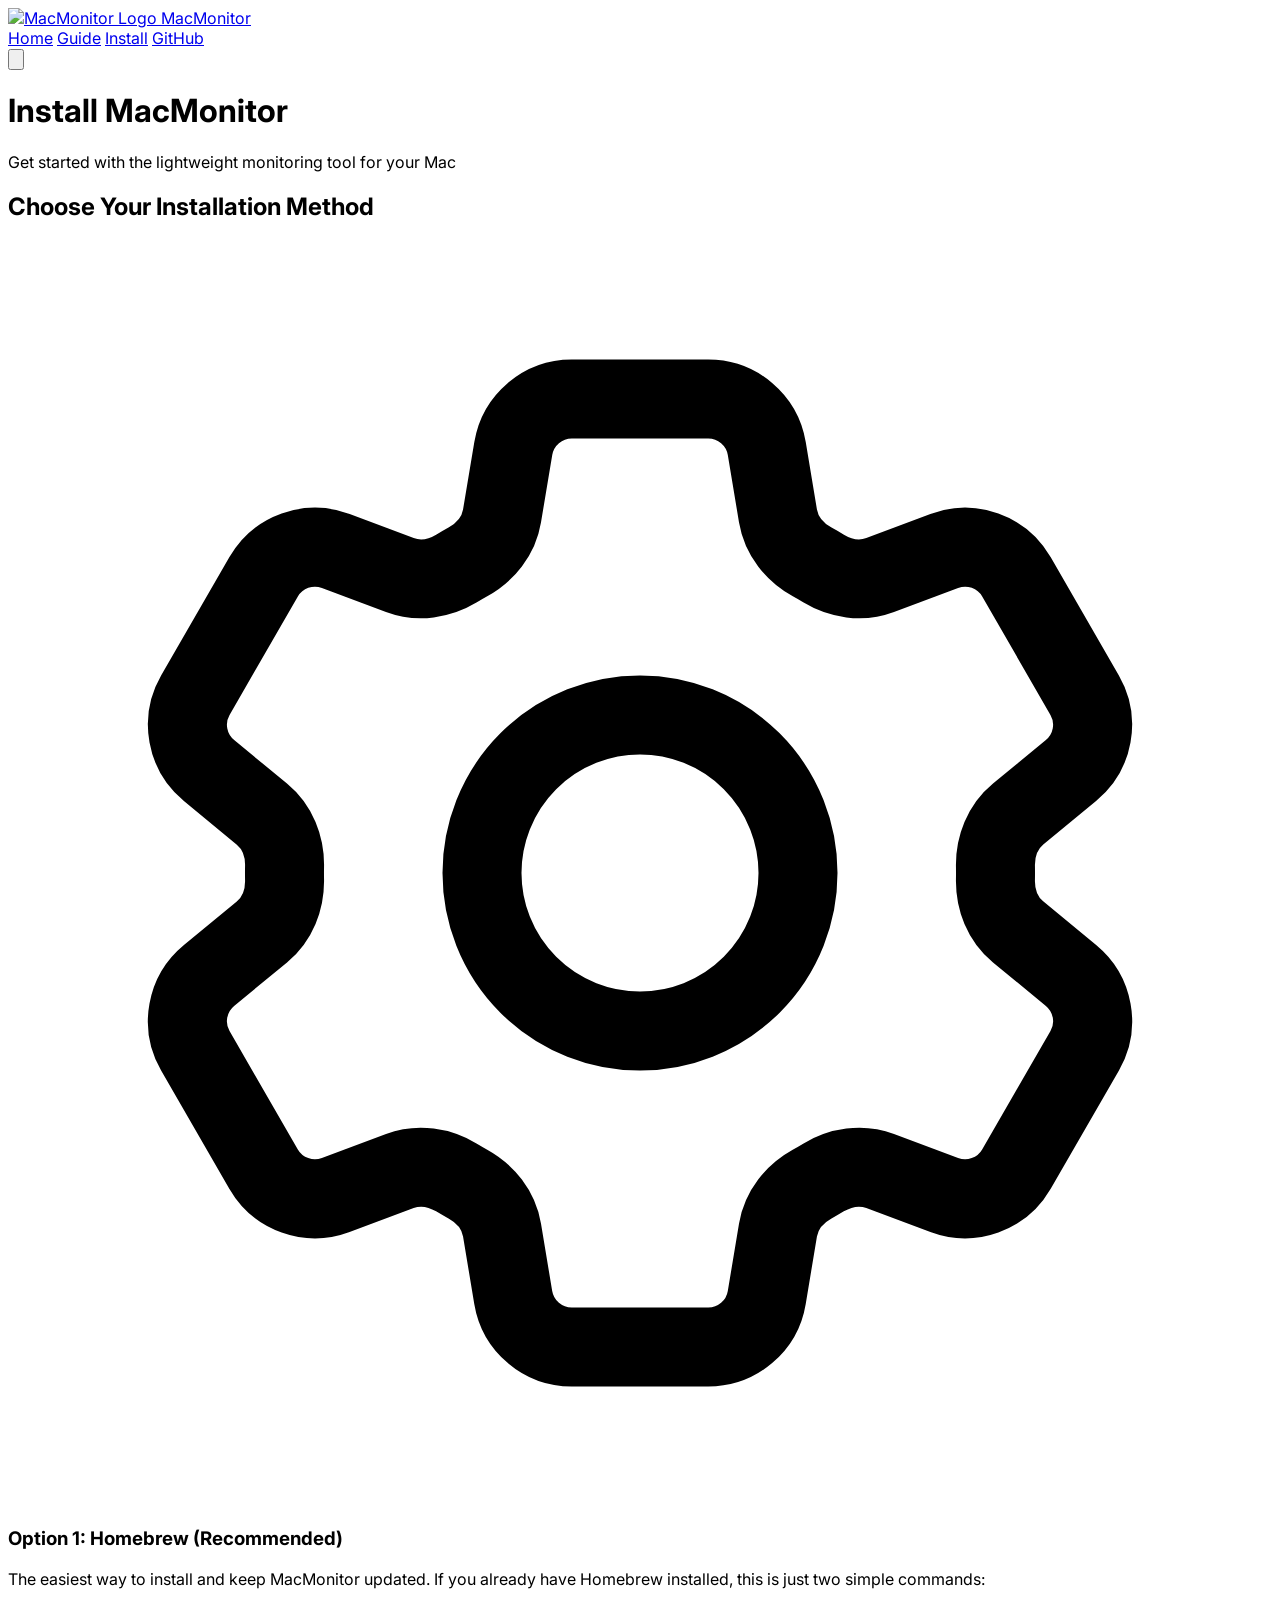
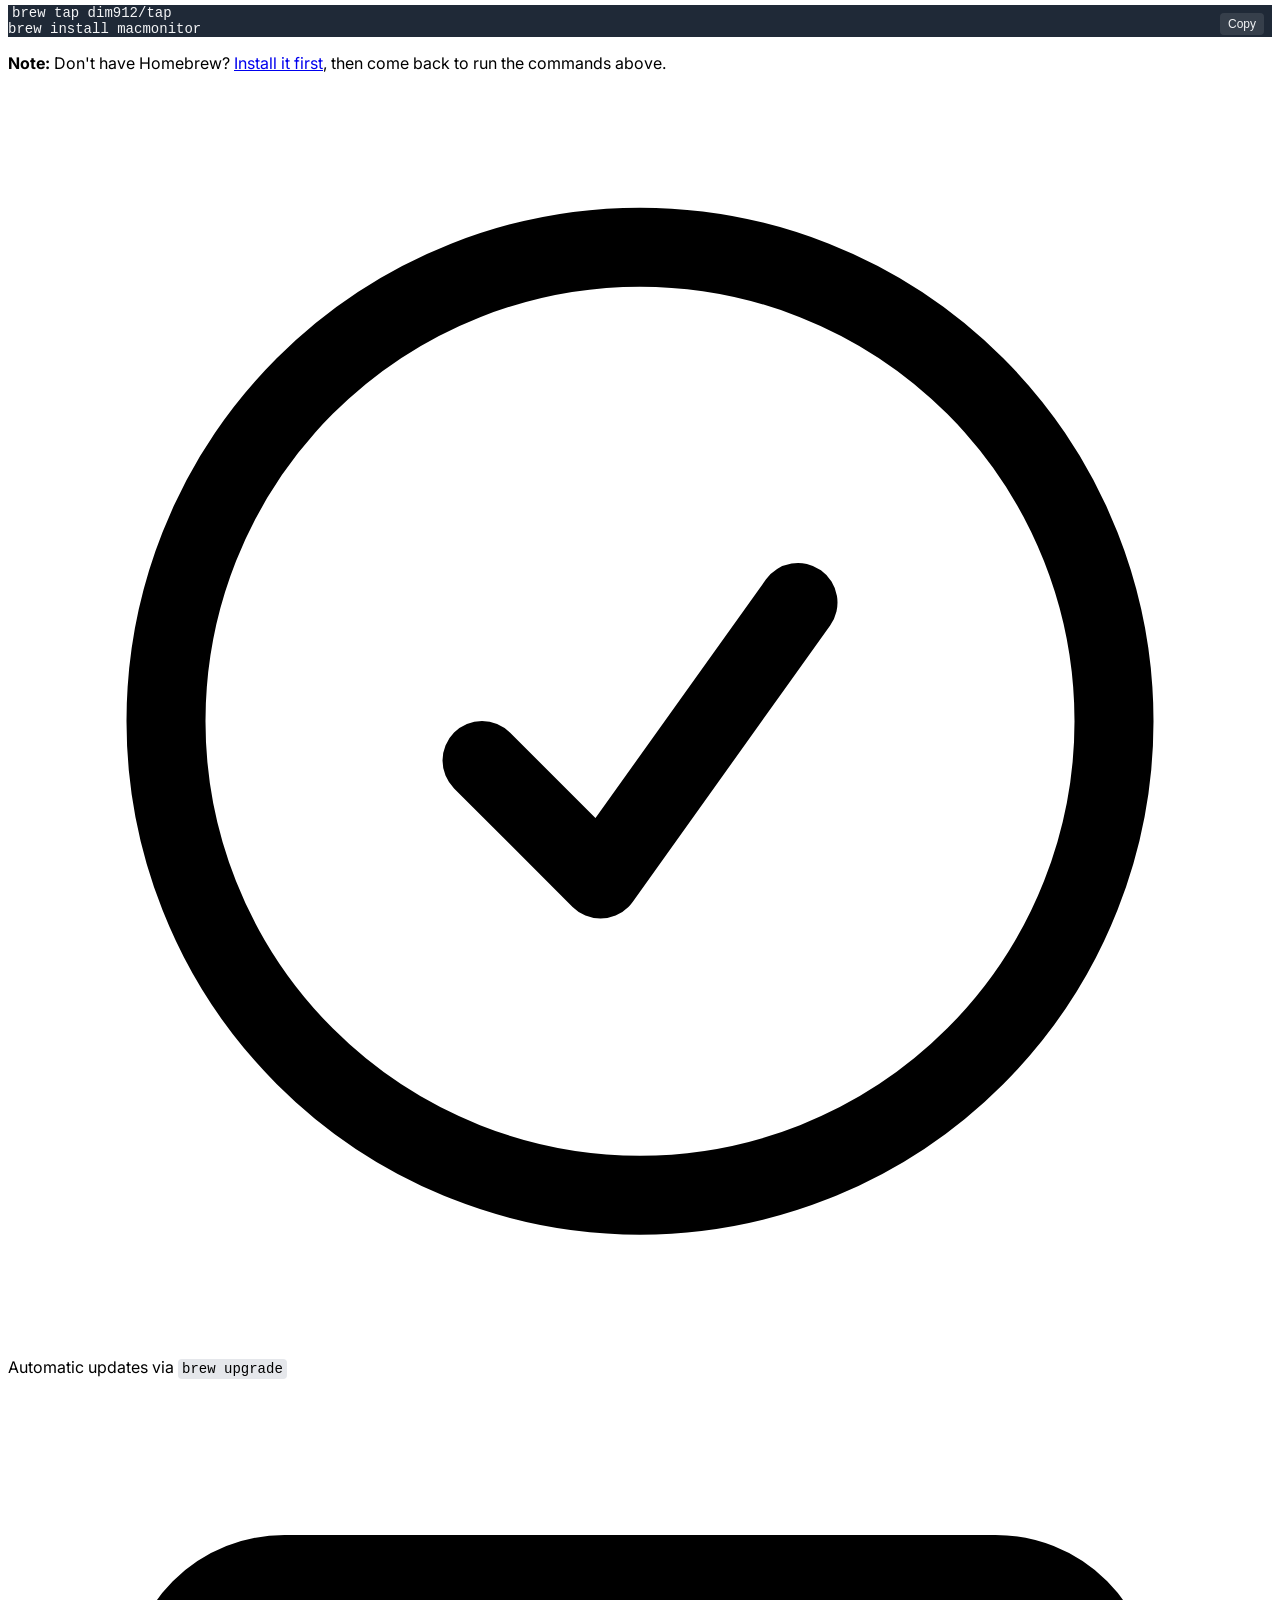
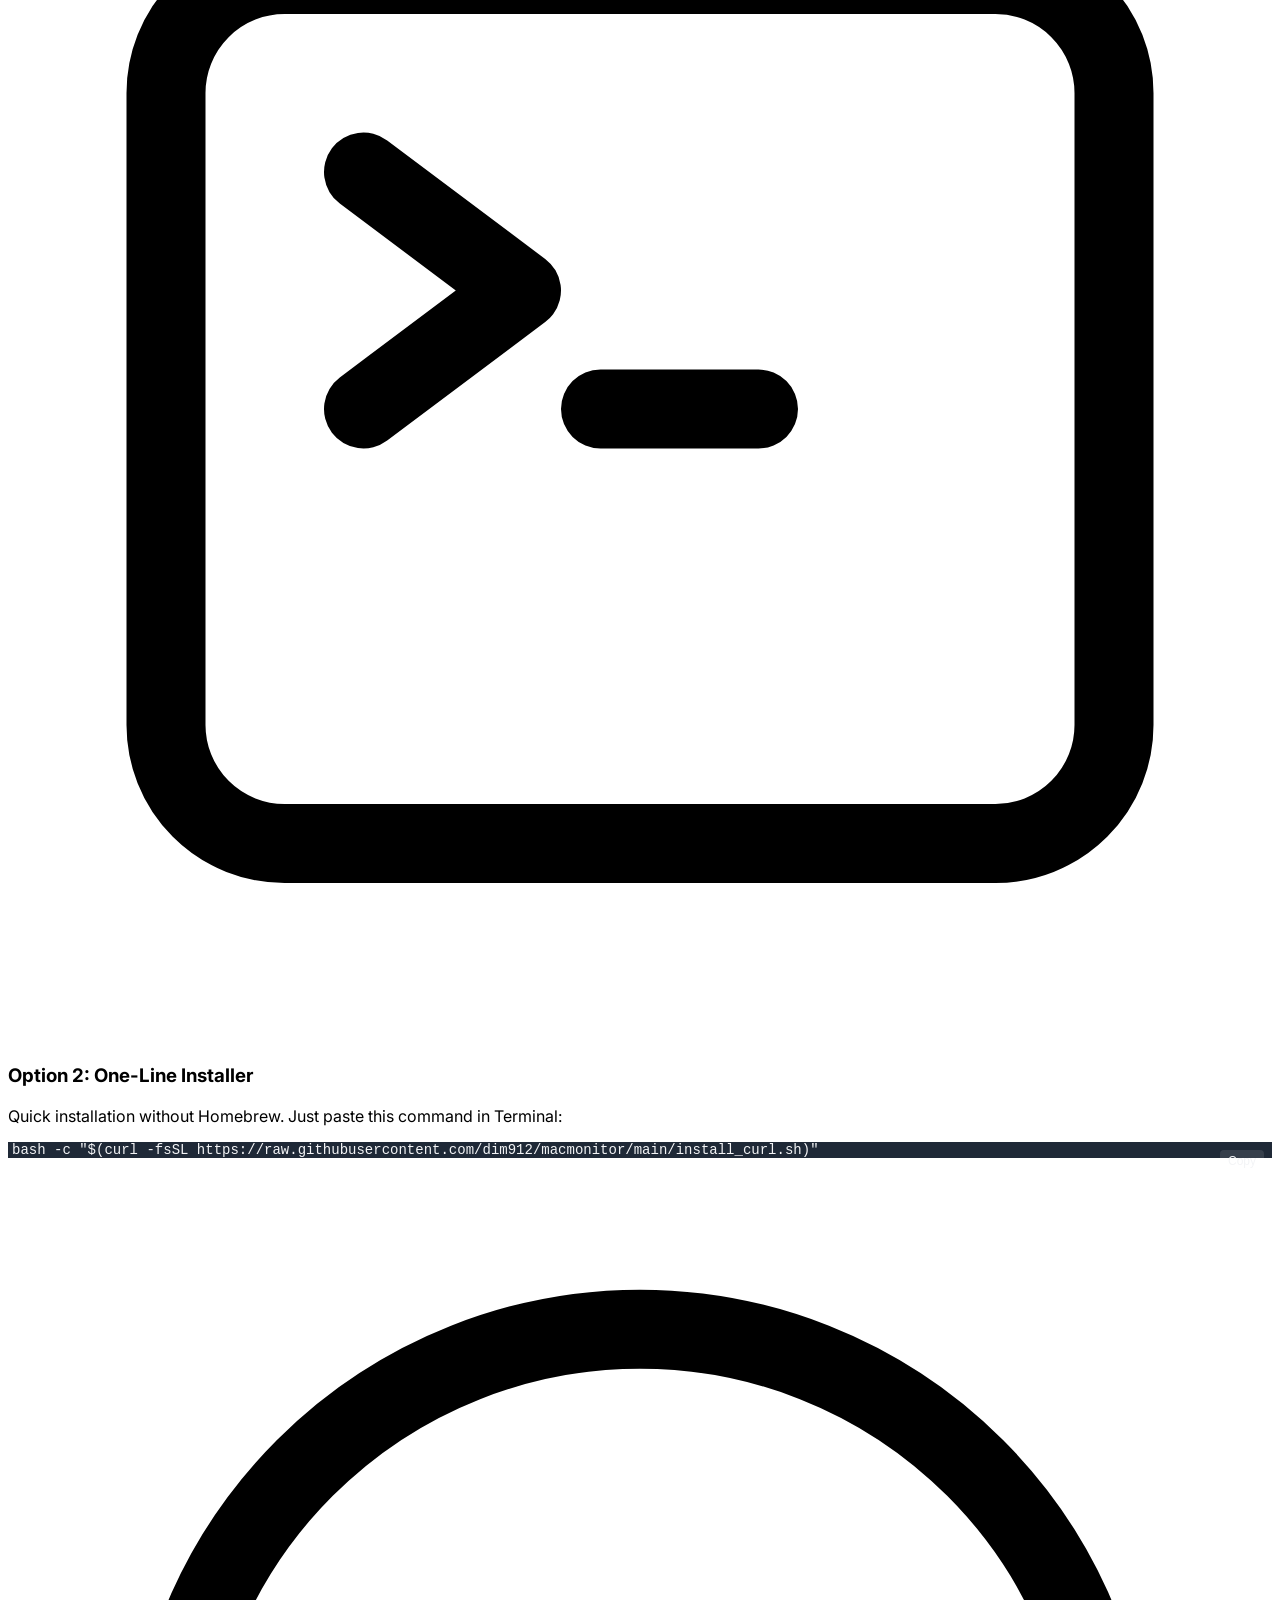
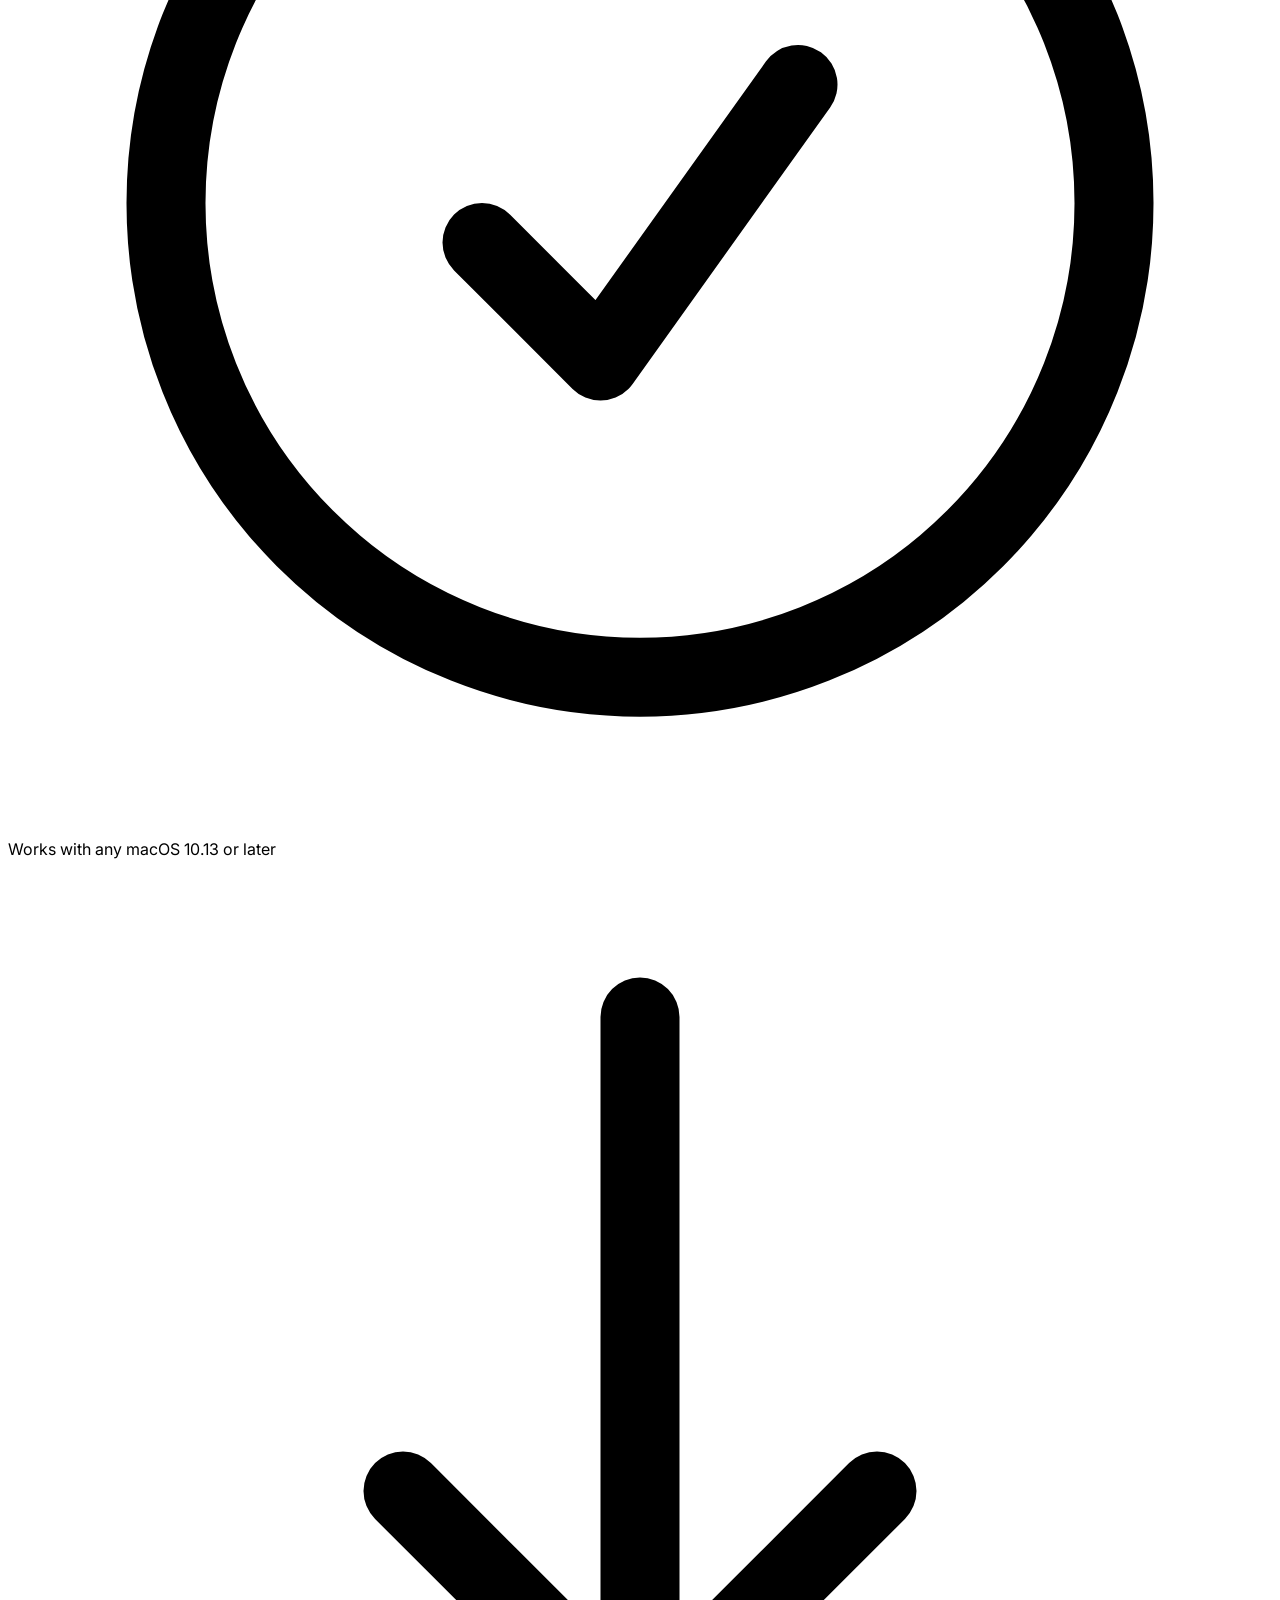
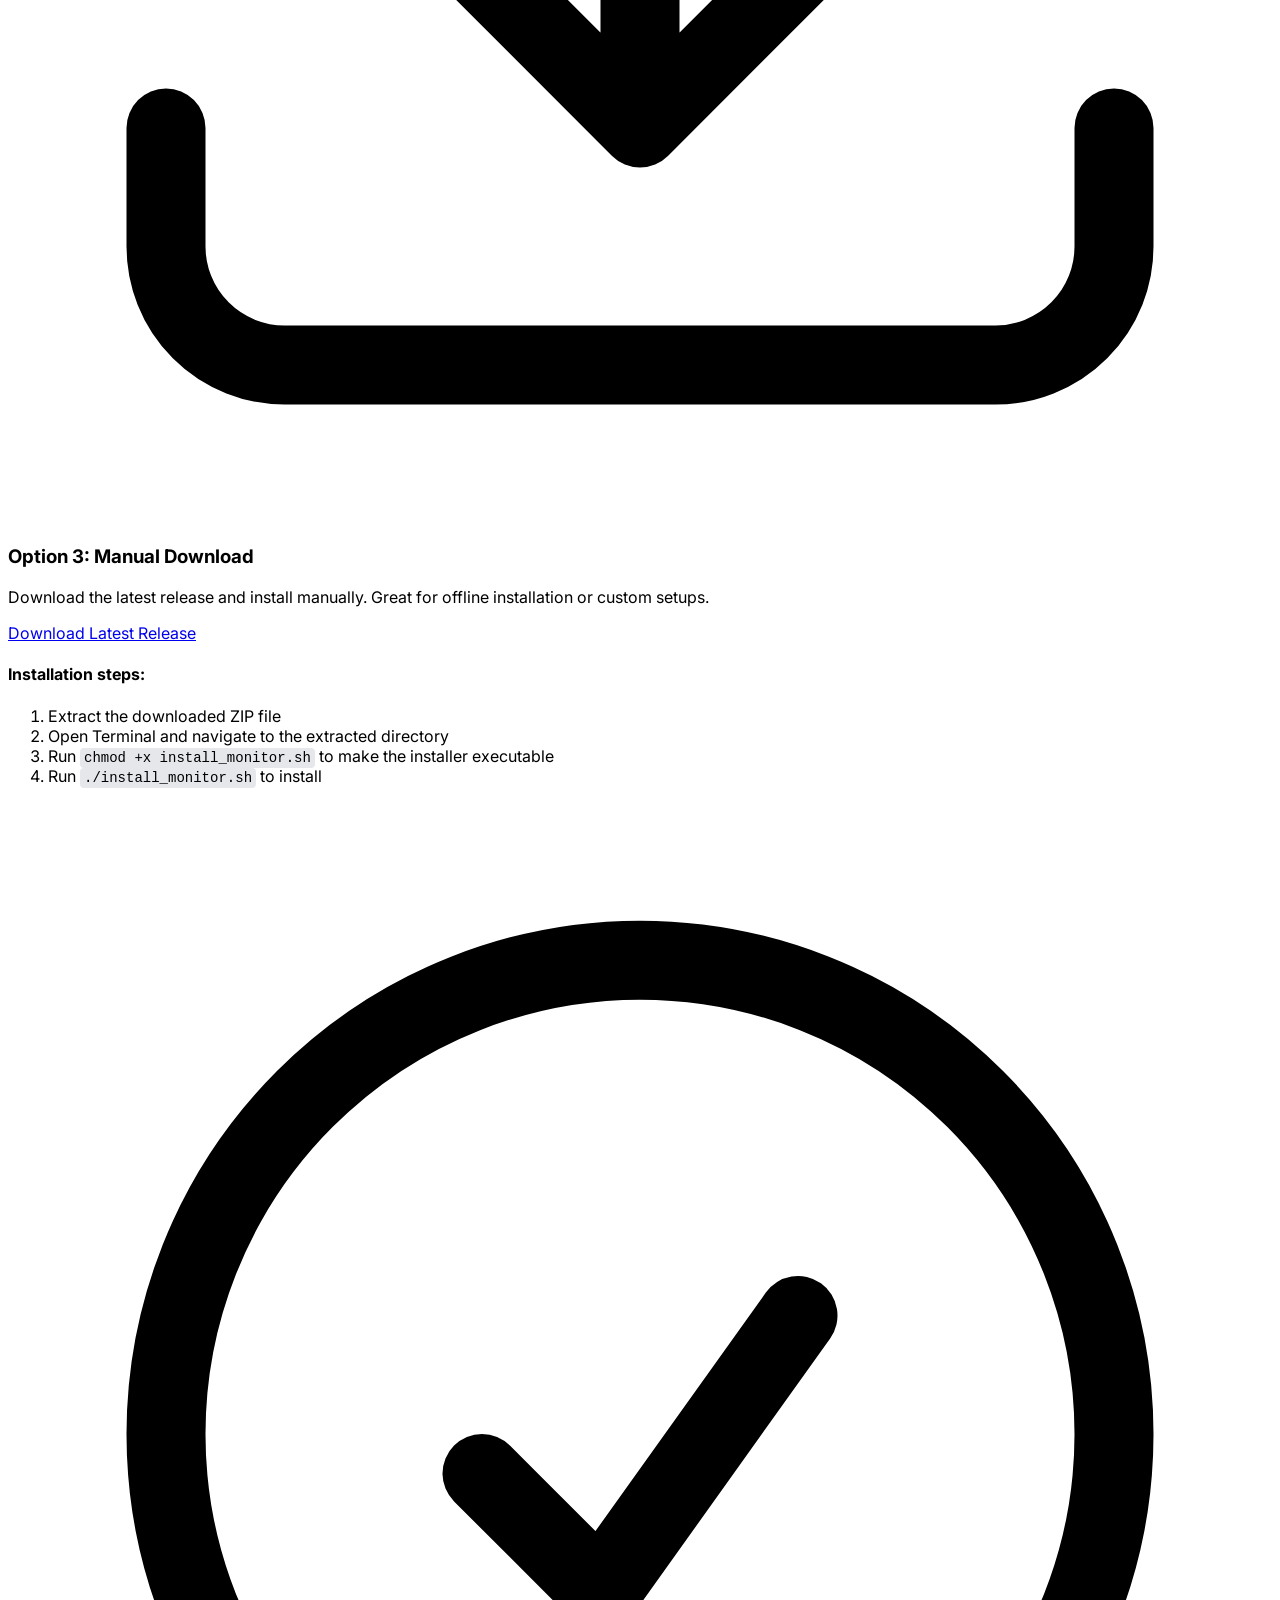
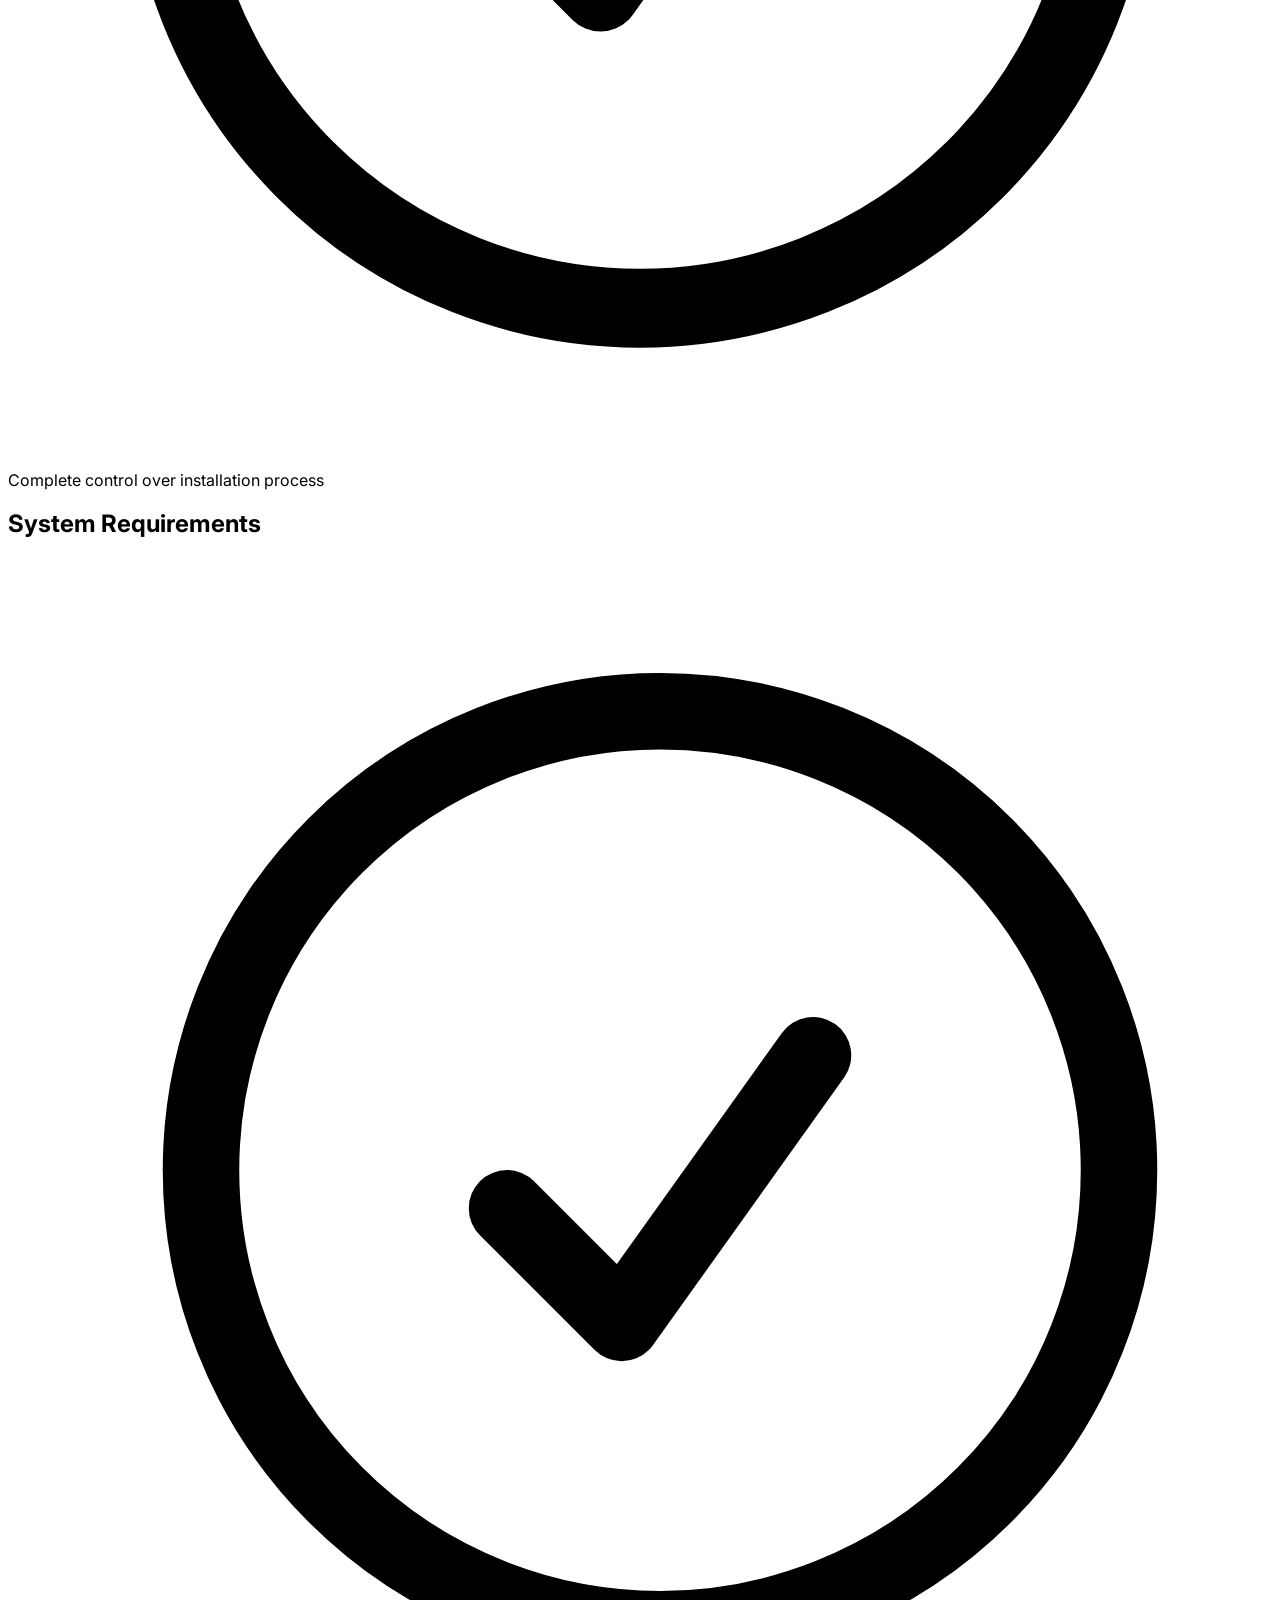
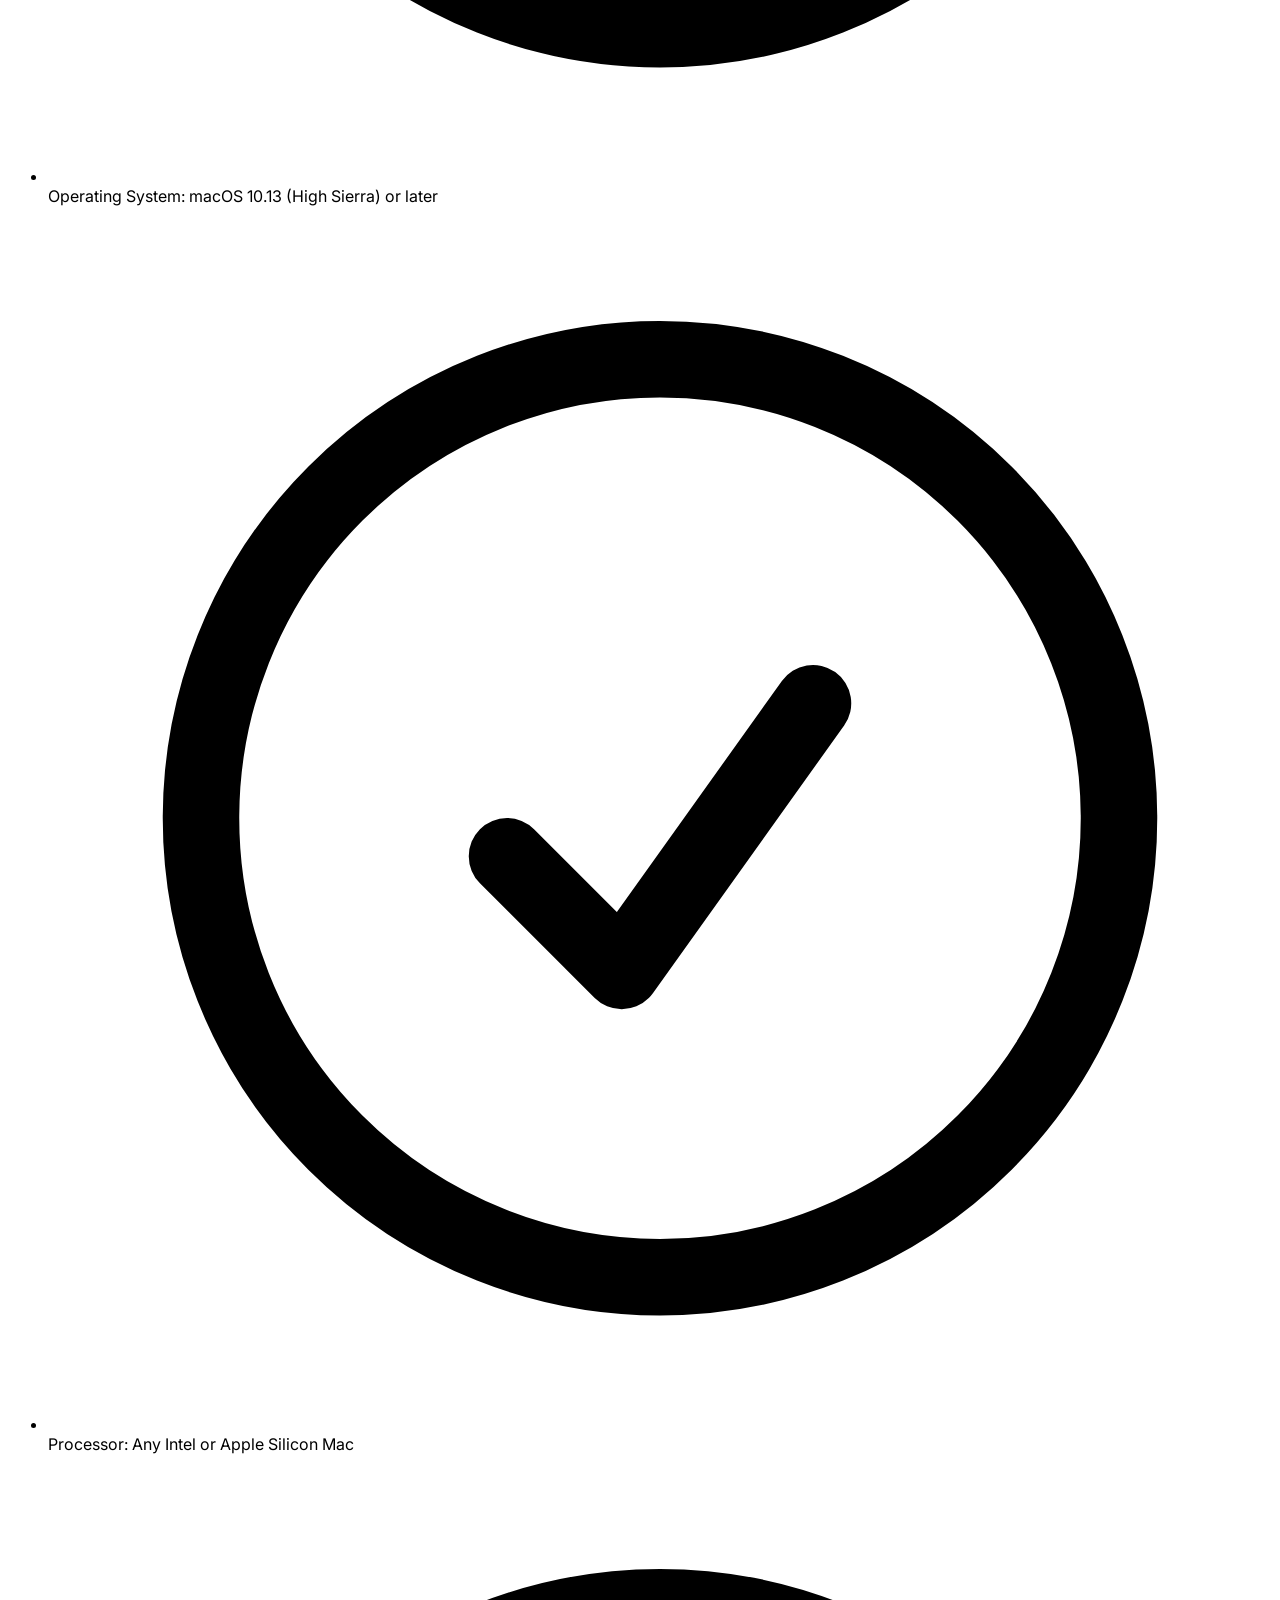
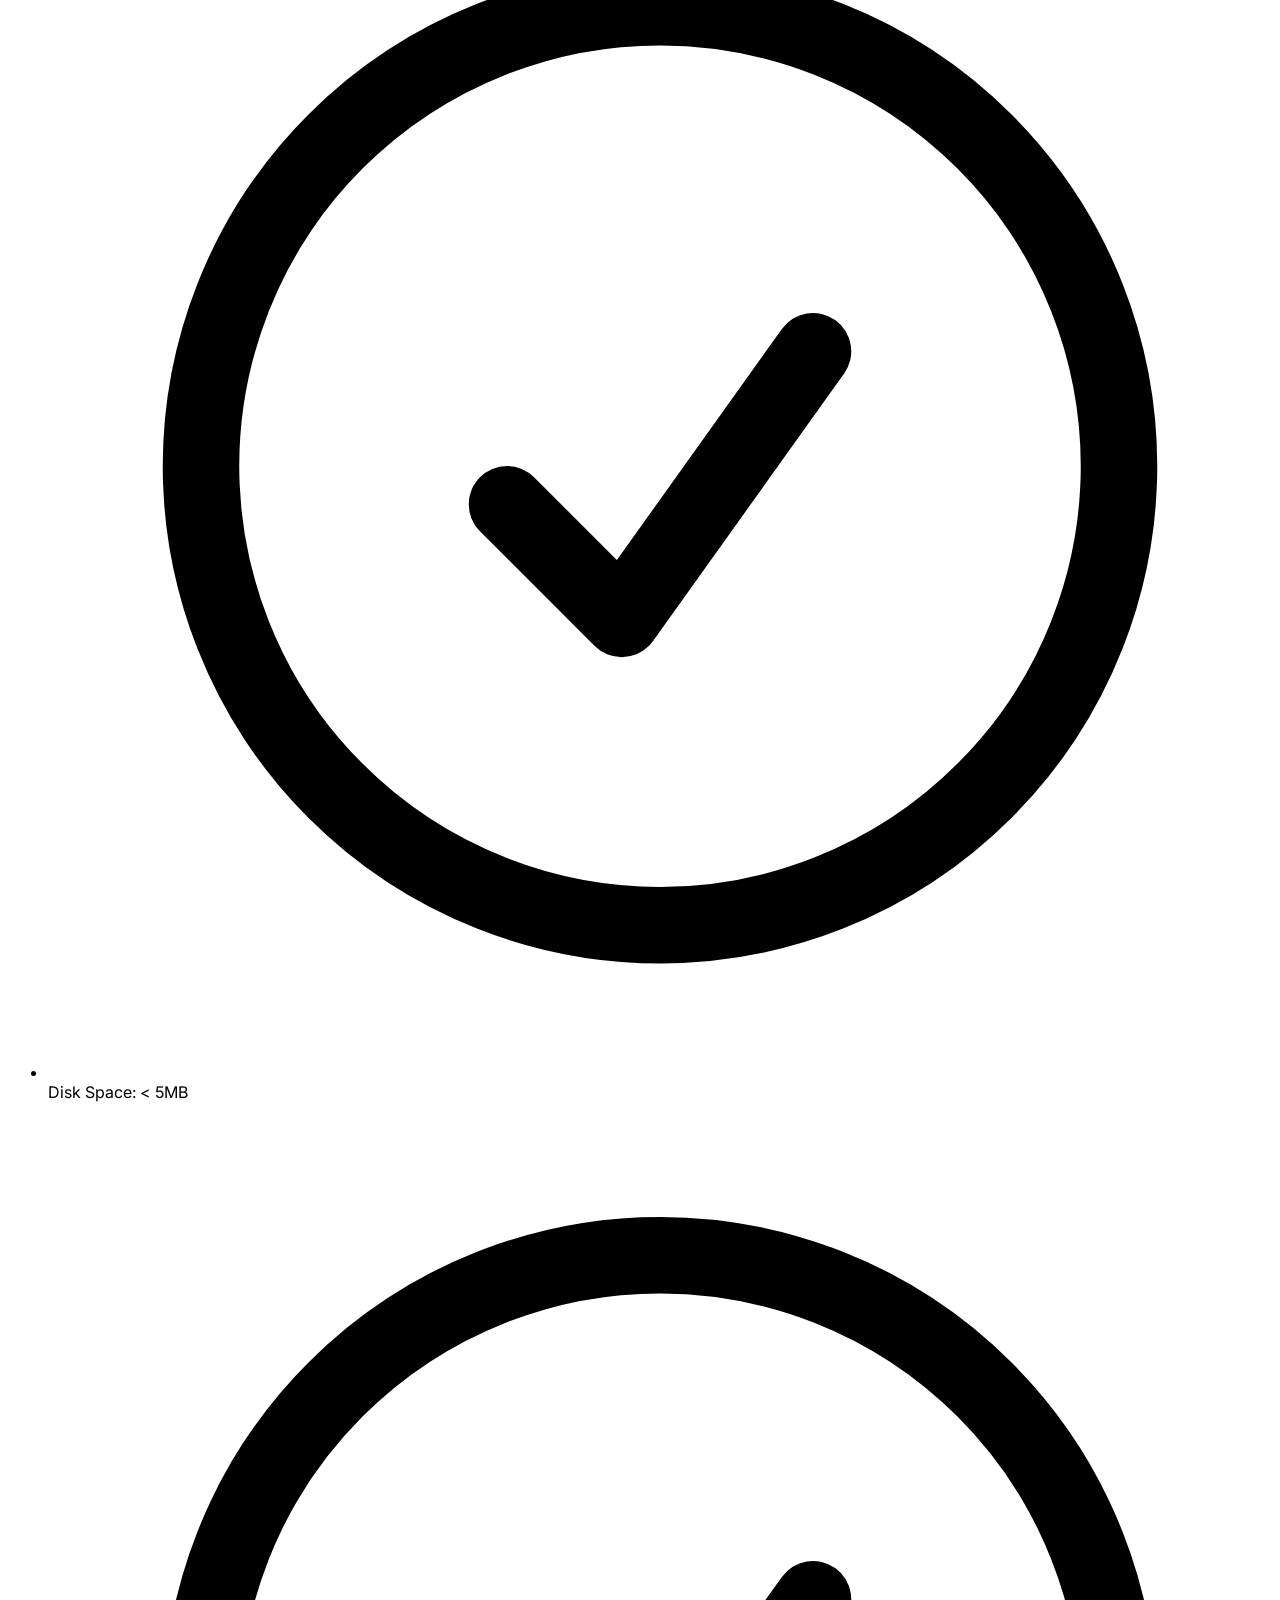
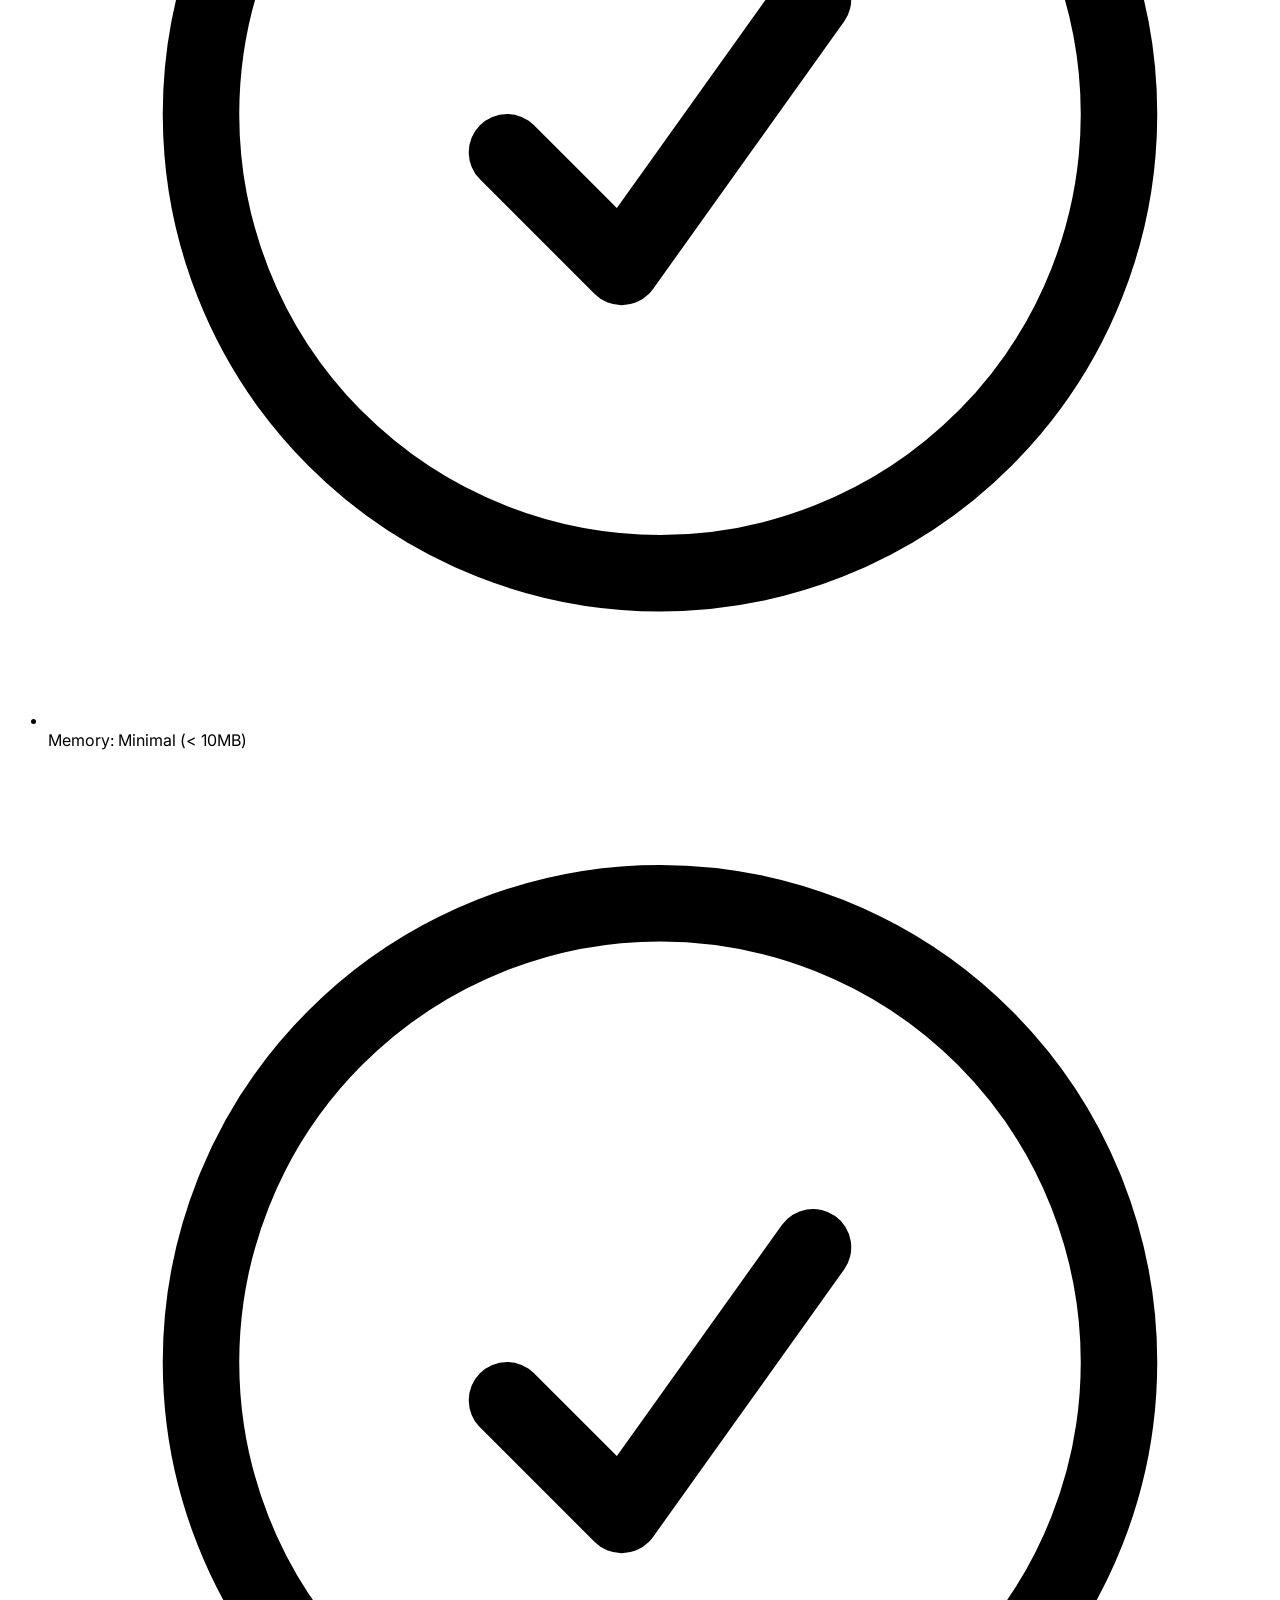
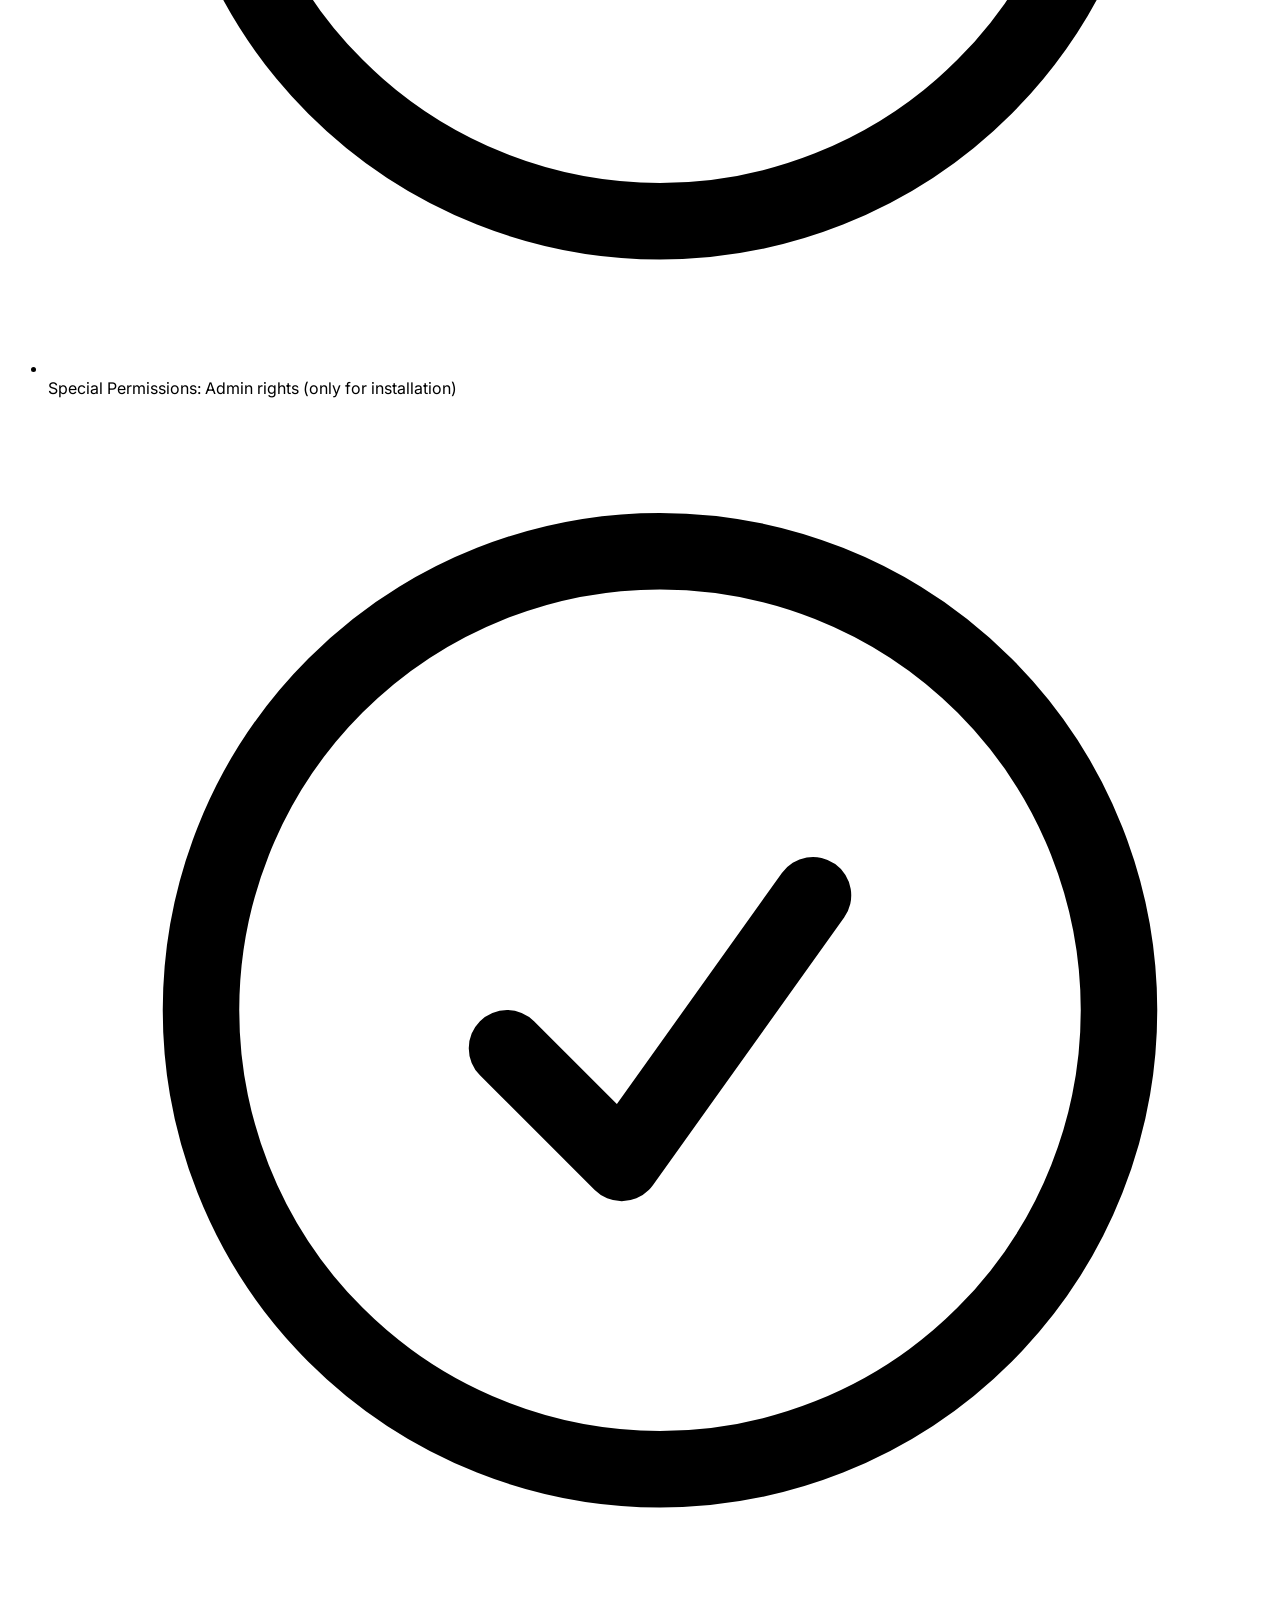
==== commit e168ee8e: "refactor" ====
--- a/website/download.html
+++ b/website/download.html
@@ -51,8 +51,8 @@
             <div class="space-x-6 hidden md:flex">
                 <a href="index.html" class="text-gray-600 hover:text-indigo-600 transition">Home</a>
                 <a href="guide.html" class="text-gray-600 hover:text-indigo-600 transition">Guide</a>
-                <a href="download.html" class="text-indigo-600 font-medium">Download</a>
-                <a href="https://github.com/user/mac-system-monitor" class="text-gray-600 hover:text-indigo-600 transition">GitHub</a>
+                <a href="download.html" class="text-indigo-600 font-medium">Install</a>
+                <a href="https://github.com/dim912/macmonitor" class="text-gray-600 hover:text-indigo-600 transition">GitHub</a>
             </div>
             <button class="md:hidden">
                 <svg xmlns="http://www.w3.org/2000/svg" fill="none" viewBox="0 0 24 24" stroke-width="1.5" stroke="currentColor" class="w-6 h-6">
@@ -65,7 +65,7 @@
     <!-- Hero Section -->
     <div class="bg-gradient-to-r from-indigo-600 to-blue-500 text-white py-12">
         <div class="container mx-auto px-4 text-center">
-            <h1 class="text-4xl font-bold mb-4">Download MacMonitor</h1>
+            <h1 class="text-4xl font-bold mb-4">Install MacMonitor</h1>
             <p class="text-xl max-w-3xl mx-auto opacity-90">Get started with the lightweight monitoring tool for your Mac</p>
         </div>
     </div>
@@ -89,7 +89,7 @@
                         <p class="text-gray-600 mb-6">The easiest way to install and keep MacMonitor updated. If you already have Homebrew installed, this is just two simple commands:</p>
                         
                         <div class="bg-gray-900 rounded-lg p-4 mb-6 overflow-x-auto">
-                            <pre style="background-color: #1F2937;" class="text-gray-200 font-mono"><code style="background-color: transparent; color: #F3F4F6;">brew tap username/macmonitor
+                            <pre style="background-color: #1F2937;" class="text-gray-200 font-mono"><code style="background-color: transparent; color: #F3F4F6;">brew tap dim912/tap
 brew install macmonitor</code></pre>
                         </div>
                         
@@ -120,7 +120,7 @@
                         <p class="text-gray-600 mb-6">Quick installation without Homebrew. Just paste this command in Terminal:</p>
                         
                         <div class="bg-gray-900 rounded-lg p-4 mb-6 overflow-x-auto">
-                            <pre style="background-color: #1F2937;" class="text-gray-200 font-mono"><code style="background-color: transparent; color: #F3F4F6;">bash -c "$(curl -fsSL https://raw.githubusercontent.com/user/mac-system-monitor/main/install_curl.sh)"</code></pre>
+                            <pre style="background-color: #1F2937;" class="text-gray-200 font-mono"><code style="background-color: transparent; color: #F3F4F6;">bash -c "$(curl -fsSL https://raw.githubusercontent.com/dim912/macmonitor/main/install_curl.sh)"</code></pre>
                         </div>
                         
                         <div class="flex items-center">
@@ -145,7 +145,7 @@
                         <h3 class="text-2xl font-semibold mb-4">Option 3: Manual Download</h3>
                         <p class="text-gray-600 mb-6">Download the latest release and install manually. Great for offline installation or custom setups.</p>
                         
-                        <a href="https://github.com/user/mac-system-monitor/releases/latest" class="inline-block bg-indigo-600 hover:bg-indigo-700 text-white py-3 px-6 rounded-lg font-medium transition mb-6">
+                        <a href="https://github.com/dim912/macmonitor/releases/latest" class="inline-block bg-indigo-600 hover:bg-indigo-700 text-white py-3 px-6 rounded-lg font-medium transition mb-6">
                             Download Latest Release
                         </a>
                         
@@ -253,14 +253,14 @@
                                 <td class="py-3 px-4">MacMonitor Legacy</td>
                                 <td class="py-3 px-4">macOS 10.10 - 10.12</td>
                                 <td class="py-3 px-4">
-                                    <a href="https://github.com/user/mac-system-monitor/releases/tag/legacy" class="text-indigo-600 hover:text-indigo-800 underline">Download</a>
+                                    <a href="https://github.com/dim912/macmonitor/releases/tag/legacy" class="text-indigo-600 hover:text-indigo-800 underline">Download</a>
                                 </td>
                             </tr>
                             <tr>
                                 <td class="py-3 px-4">MacMonitor Classic</td>
                                 <td class="py-3 px-4">macOS 10.7 - 10.9</td>
                                 <td class="py-3 px-4">
-                                    <a href="https://github.com/user/mac-system-monitor/releases/tag/classic" class="text-indigo-600 hover:text-indigo-800 underline">Download</a>
+                                    <a href="https://github.com/dim912/macmonitor/releases/tag/classic" class="text-indigo-600 hover:text-indigo-800 underline">Download</a>
                                 </td>
                             </tr>
                         </tbody>
@@ -306,7 +306,7 @@
                     <div>
                         <h3 class="font-semibold mb-4">Product</h3>
                         <ul class="space-y-2">
-                            <li><a href="download.html" class="text-gray-400 hover:text-white transition">Download</a></li>
+                            <li><a href="download.html" class="text-gray-400 hover:text-white transition">Install</a></li>
                             <li><a href="guide.html" class="text-gray-400 hover:text-white transition">Guide</a></li>
                             <li><a href="#" class="text-gray-400 hover:text-white transition">Changelog</a></li>
                         </ul>
@@ -324,7 +324,7 @@
                     <div>
                         <h3 class="font-semibold mb-4">Connect</h3>
                         <ul class="space-y-2">
-                            <li><a href="https://github.com/user/mac-system-monitor" class="text-gray-400 hover:text-white transition">GitHub</a></li>
+                            <li><a href="https://github.com/dim912/macmonitor" class="text-gray-400 hover:text-white transition">GitHub</a></li>
                             <li><a href="#" class="text-gray-400 hover:text-white transition">Twitter</a></li>
                             <li><a href="#" class="text-gray-400 hover:text-white transition">Contact</a></li>
                         </ul>
